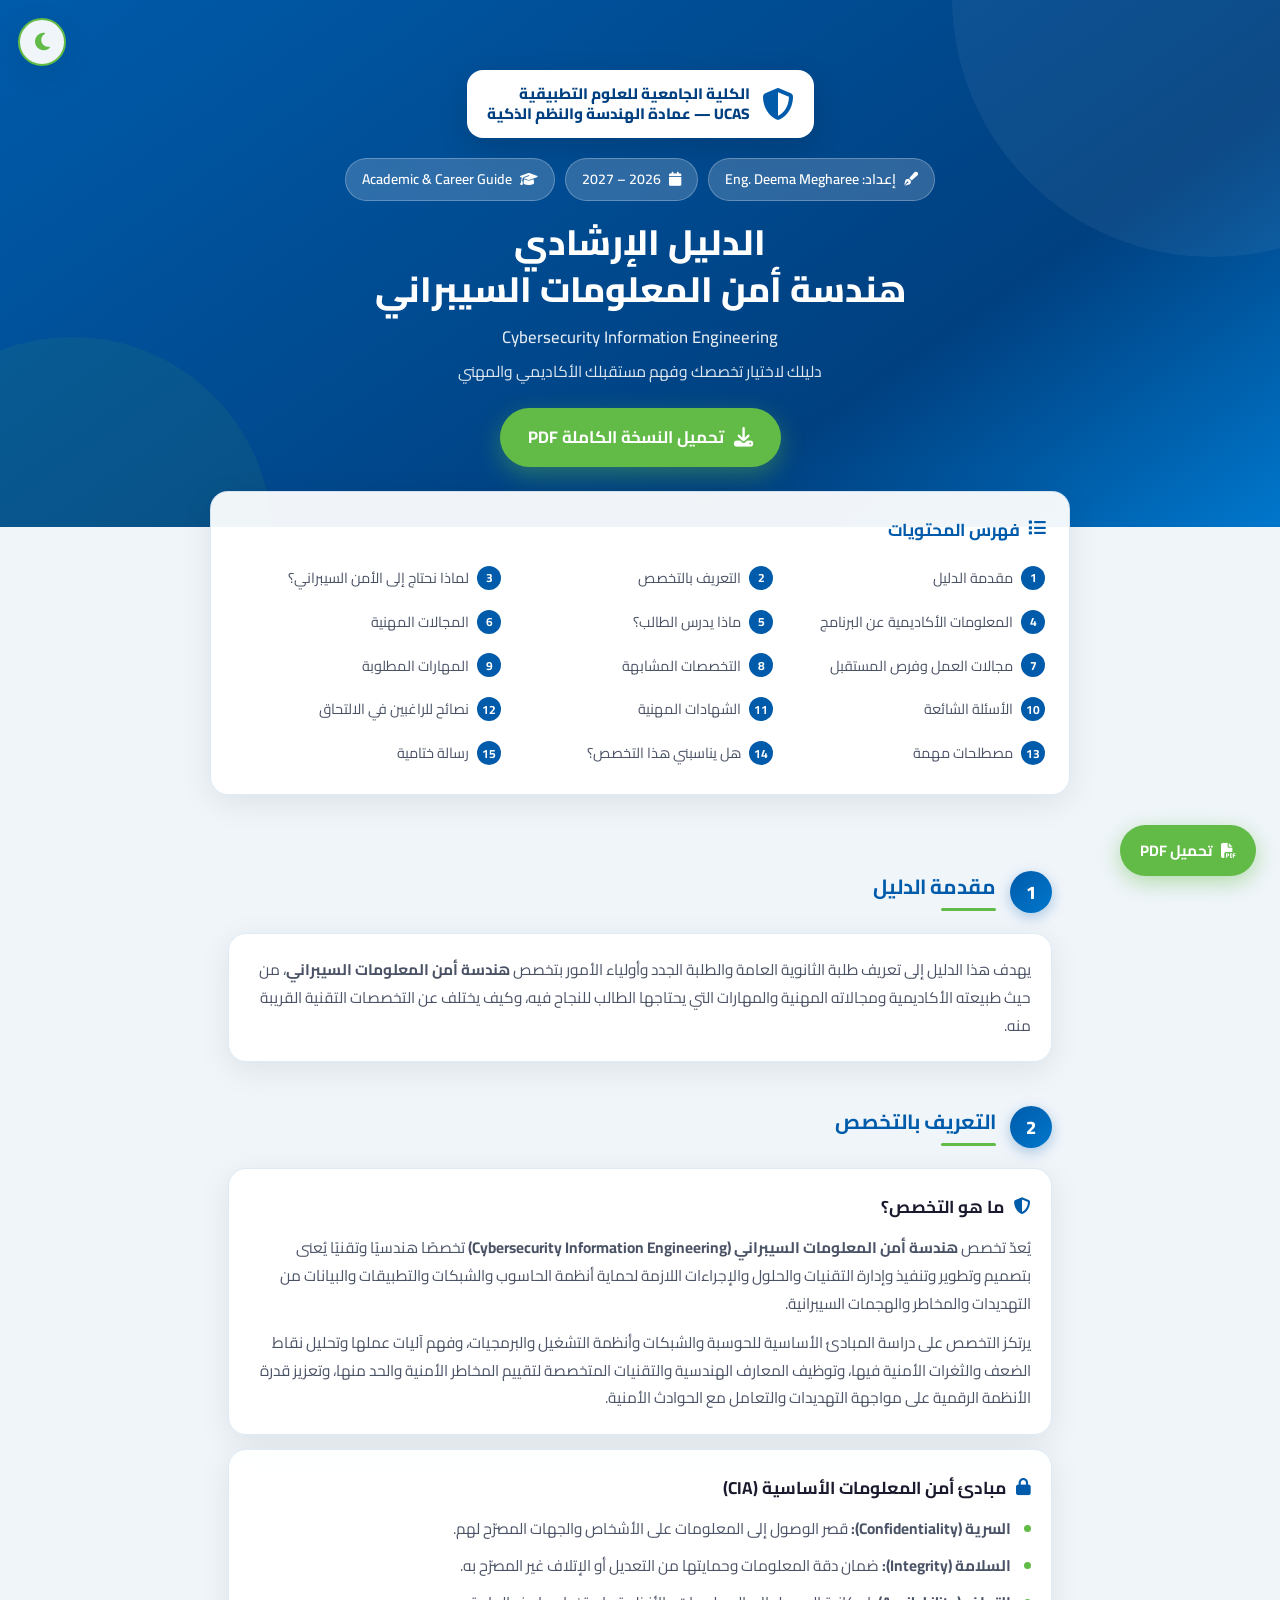
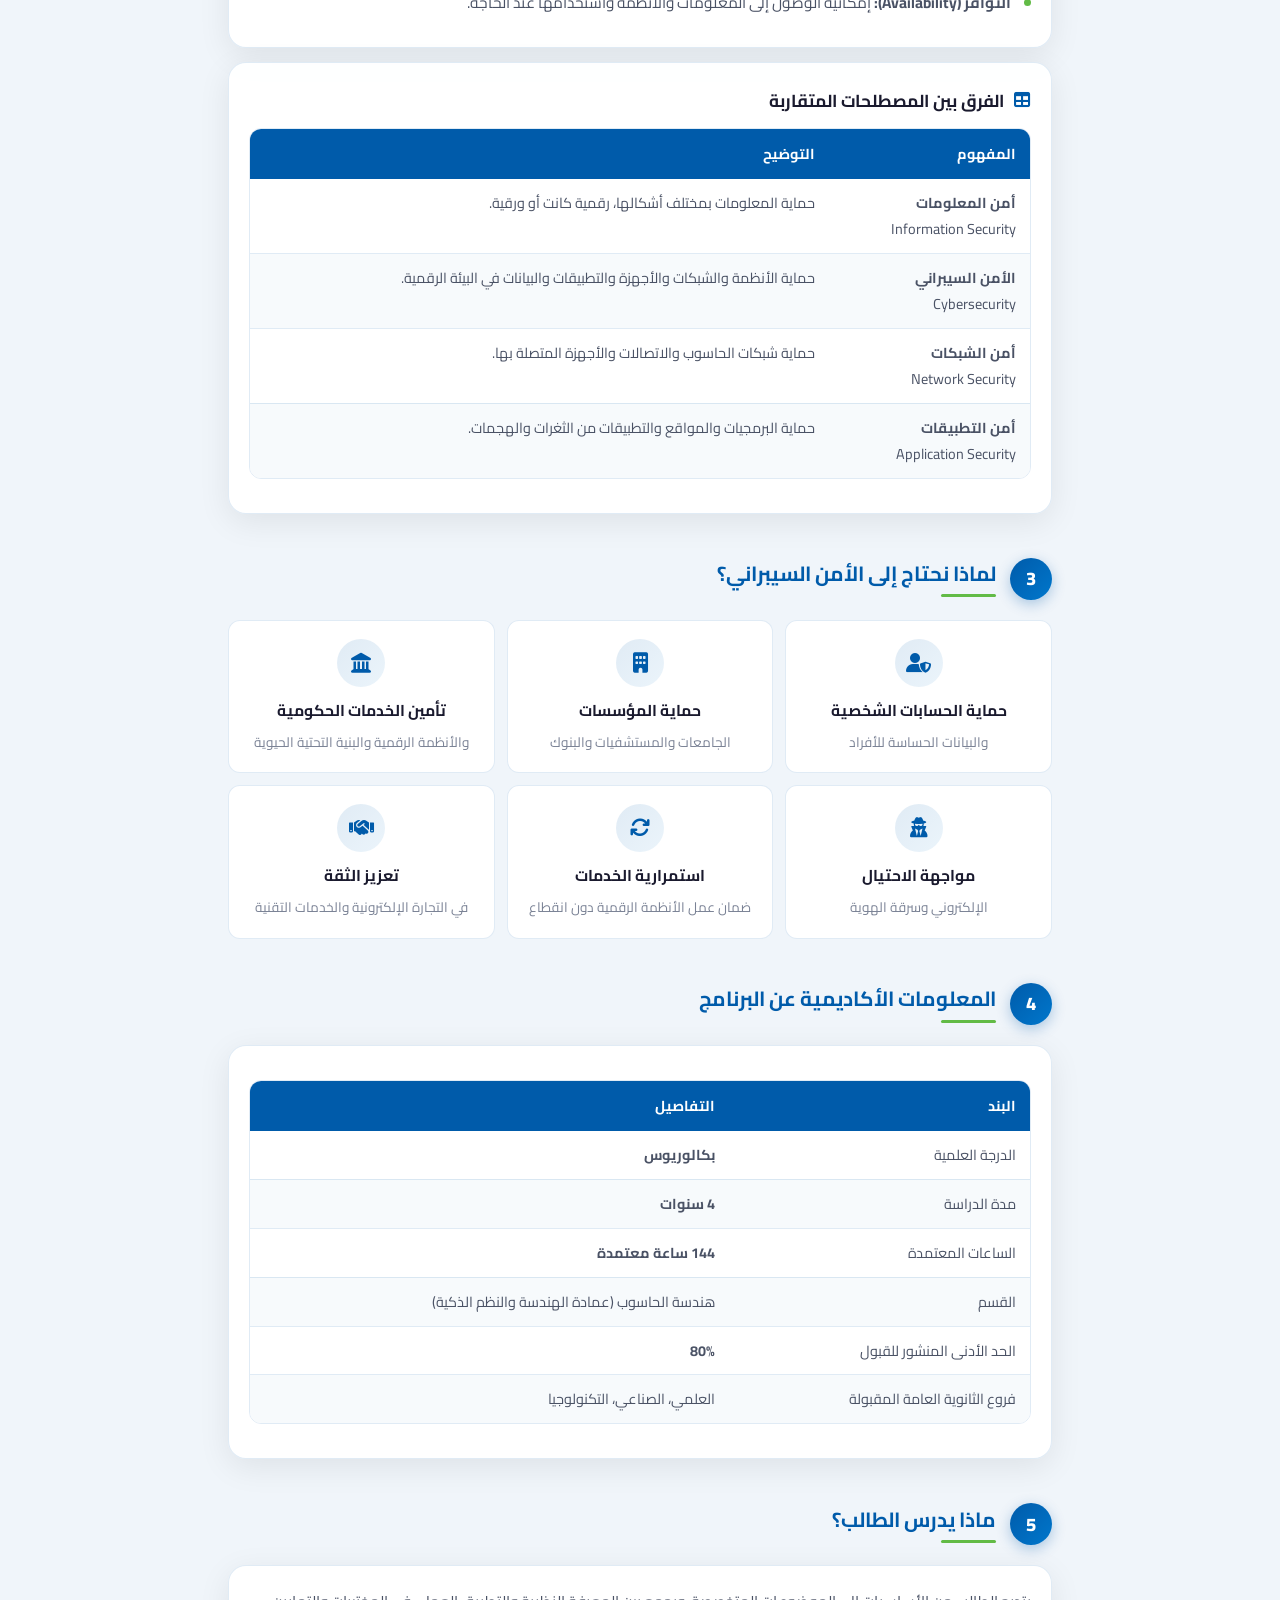
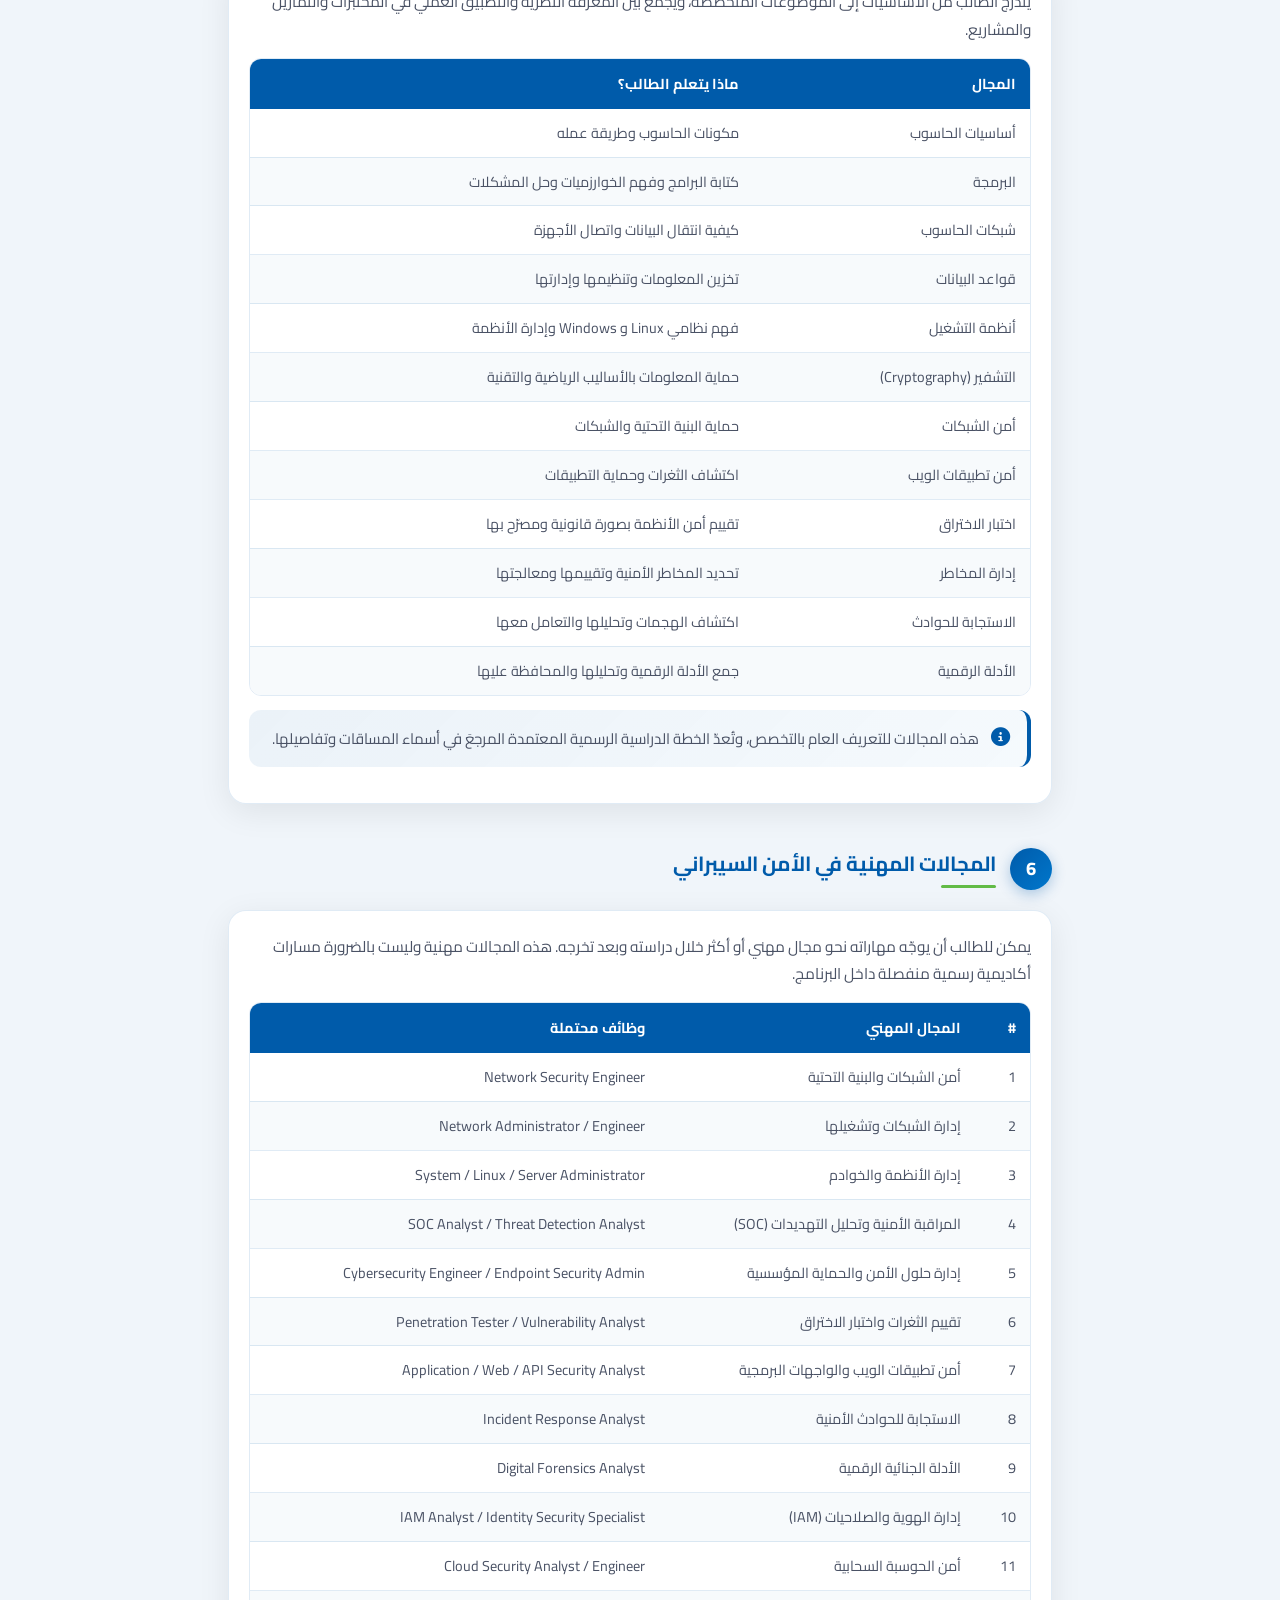
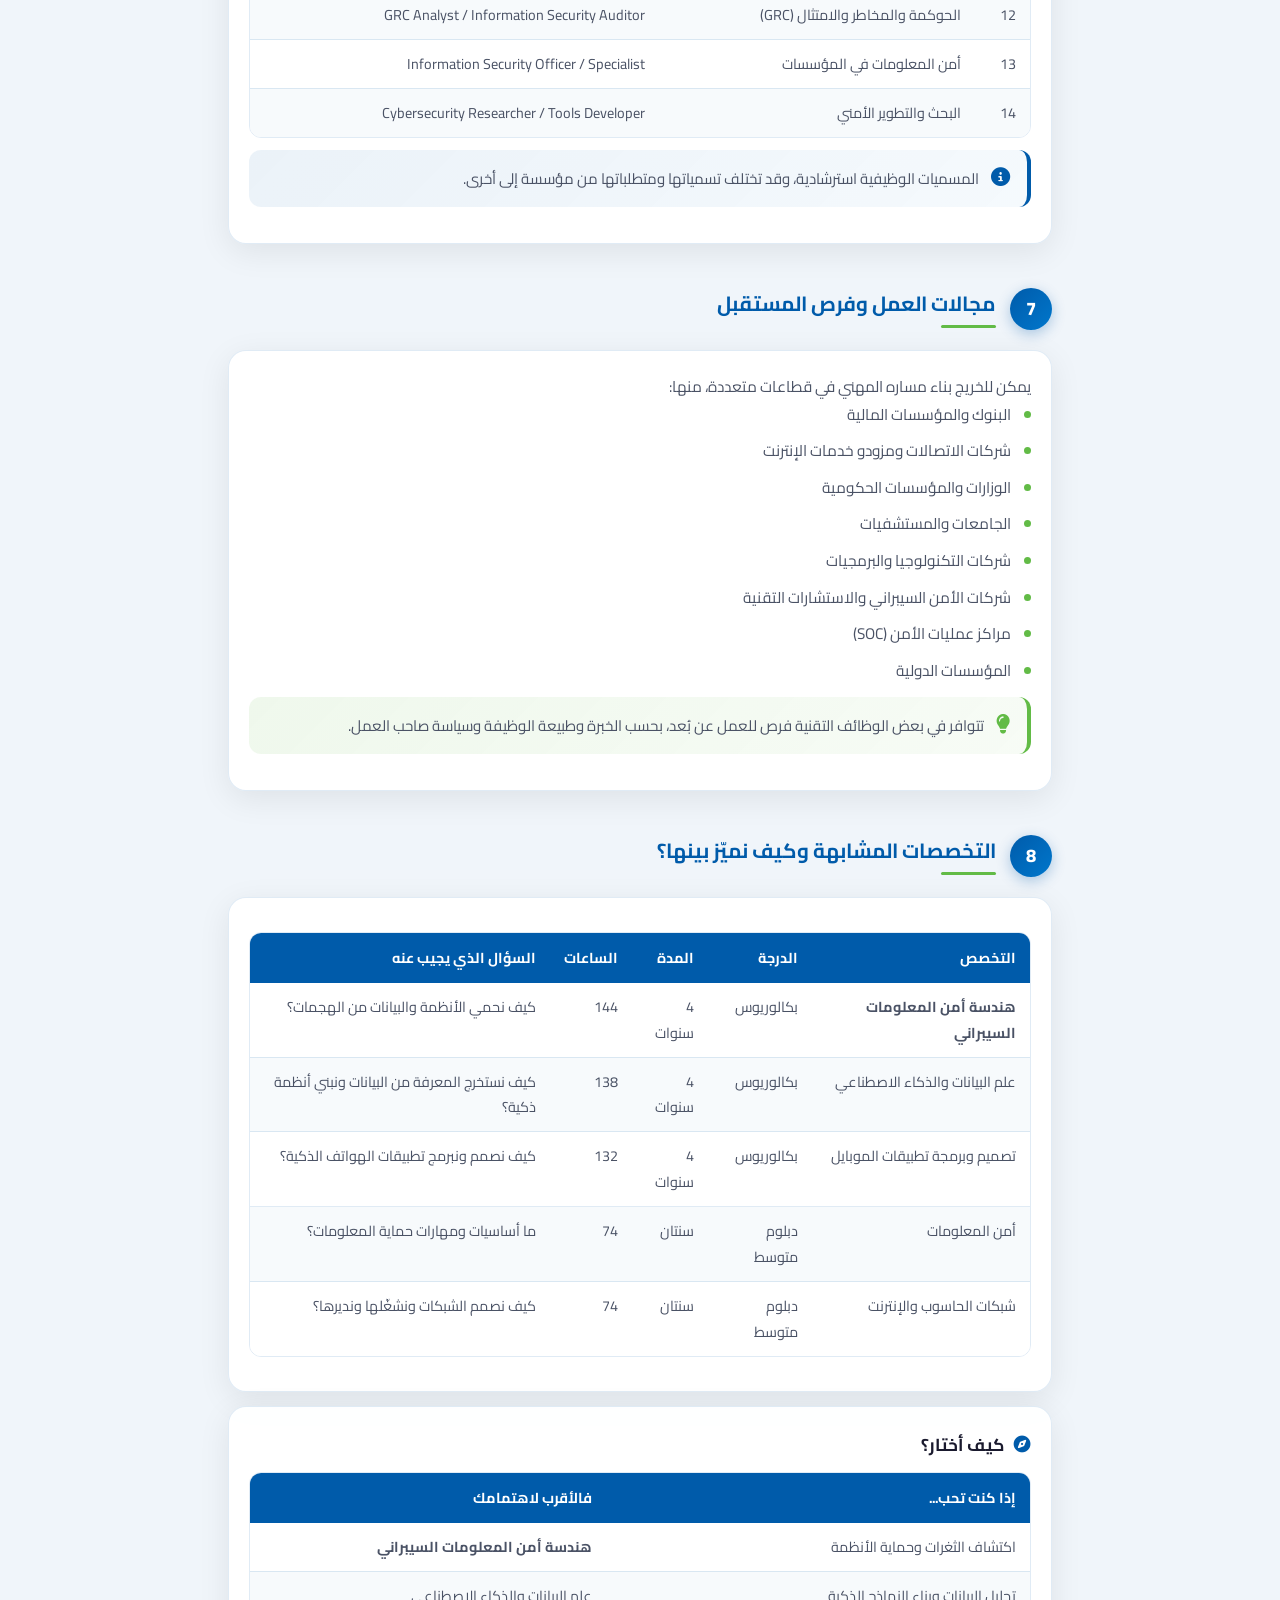
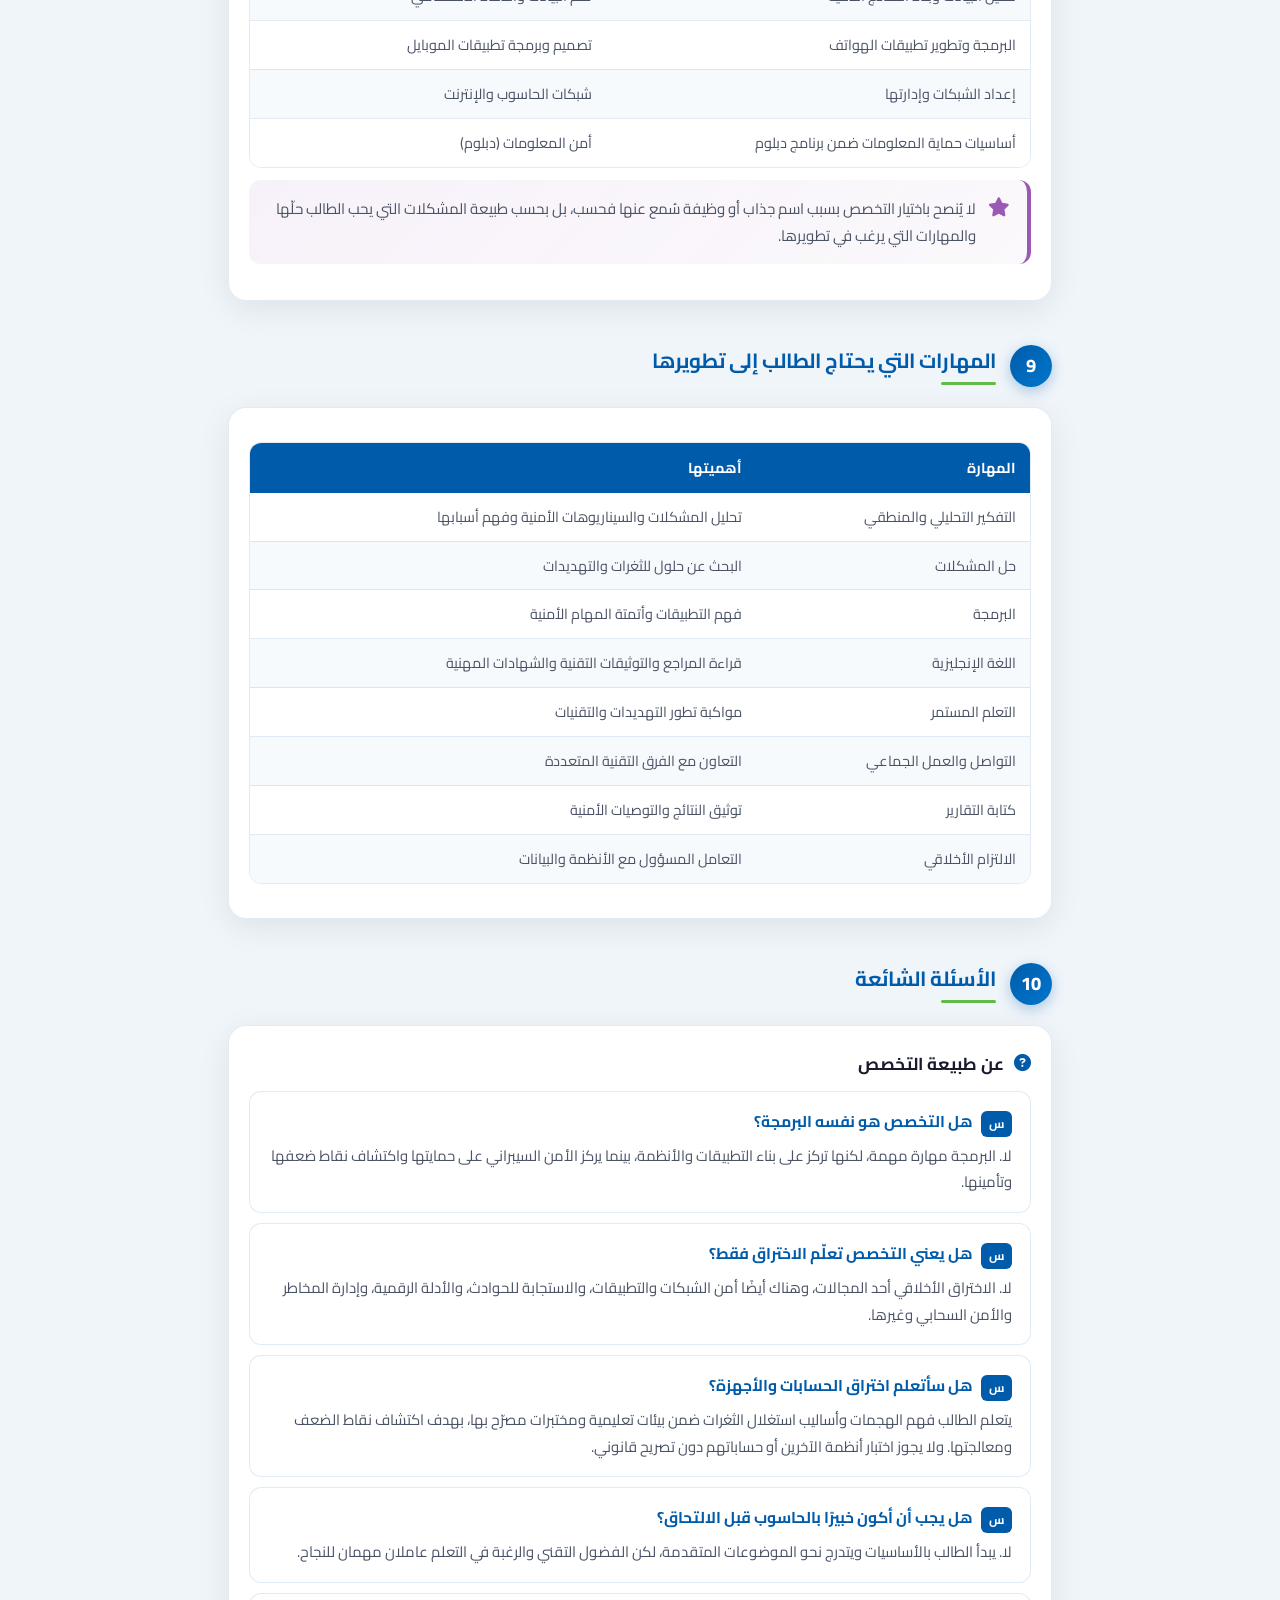
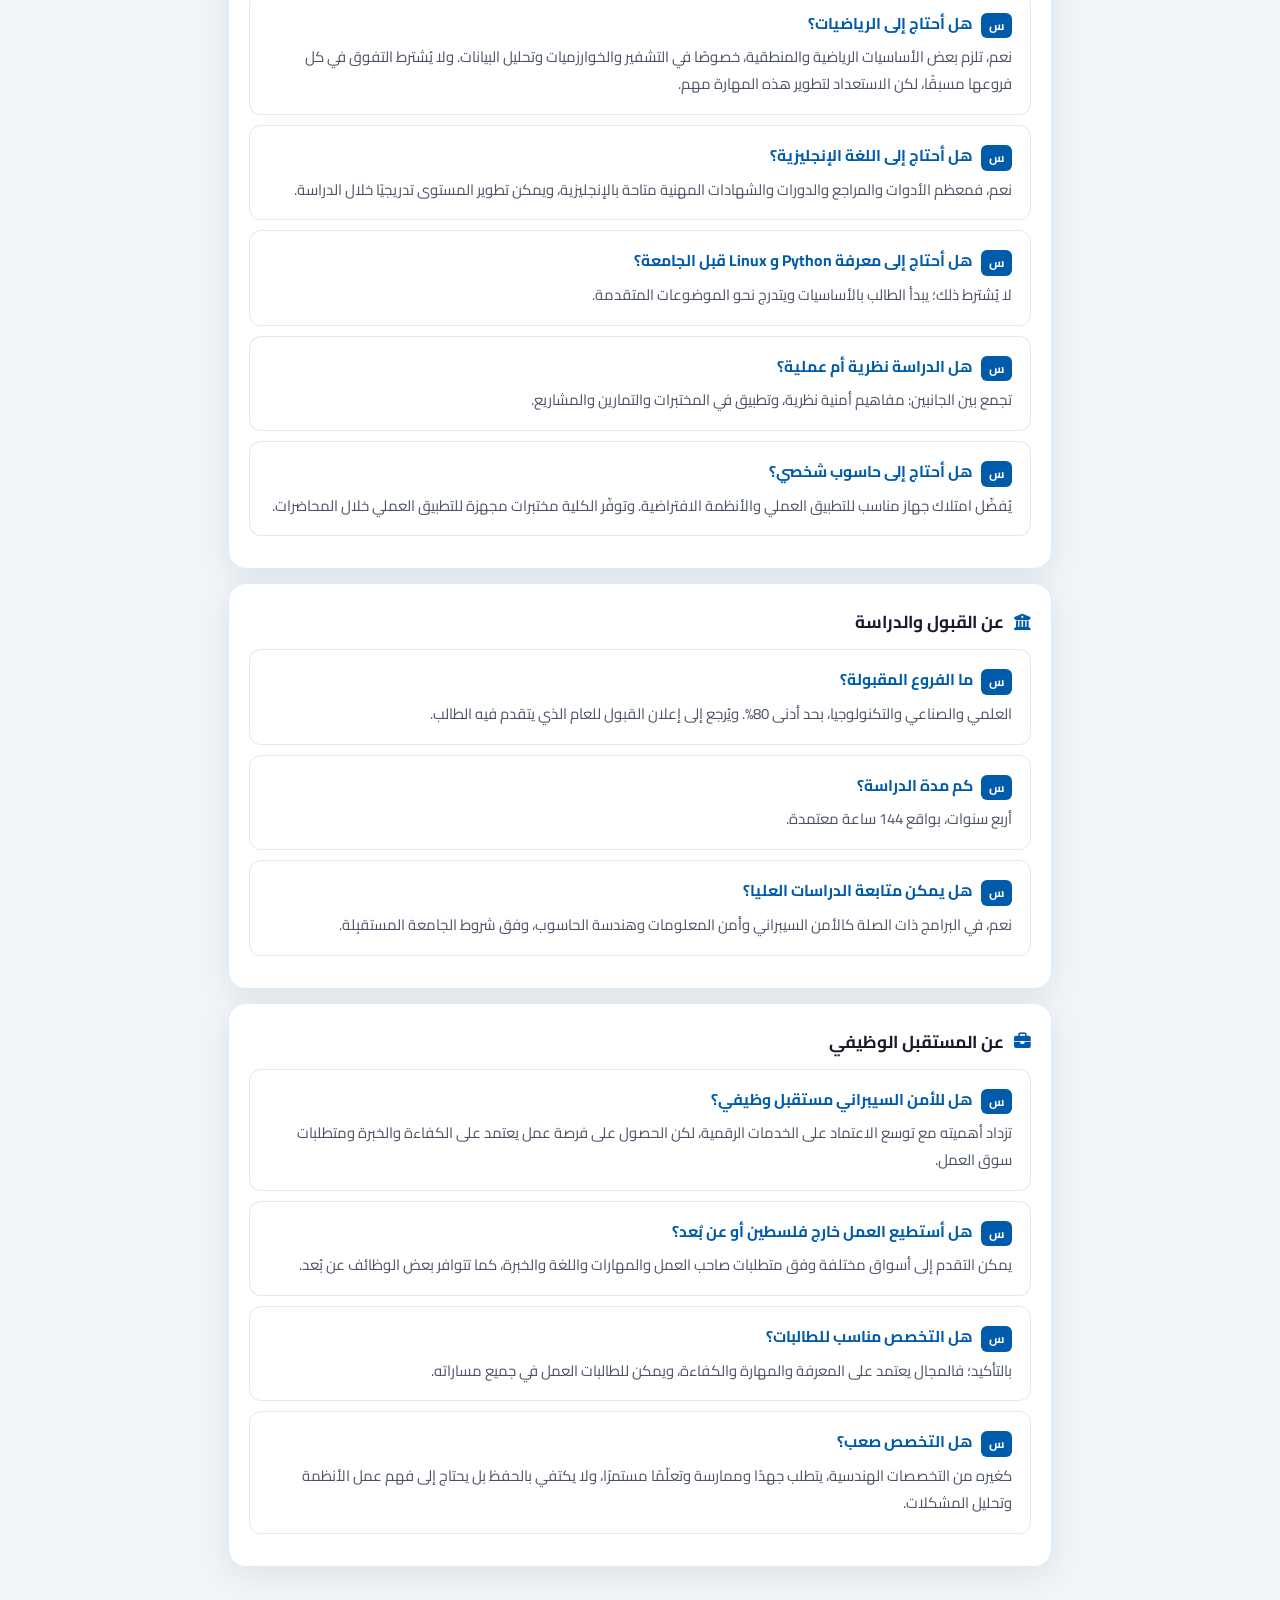
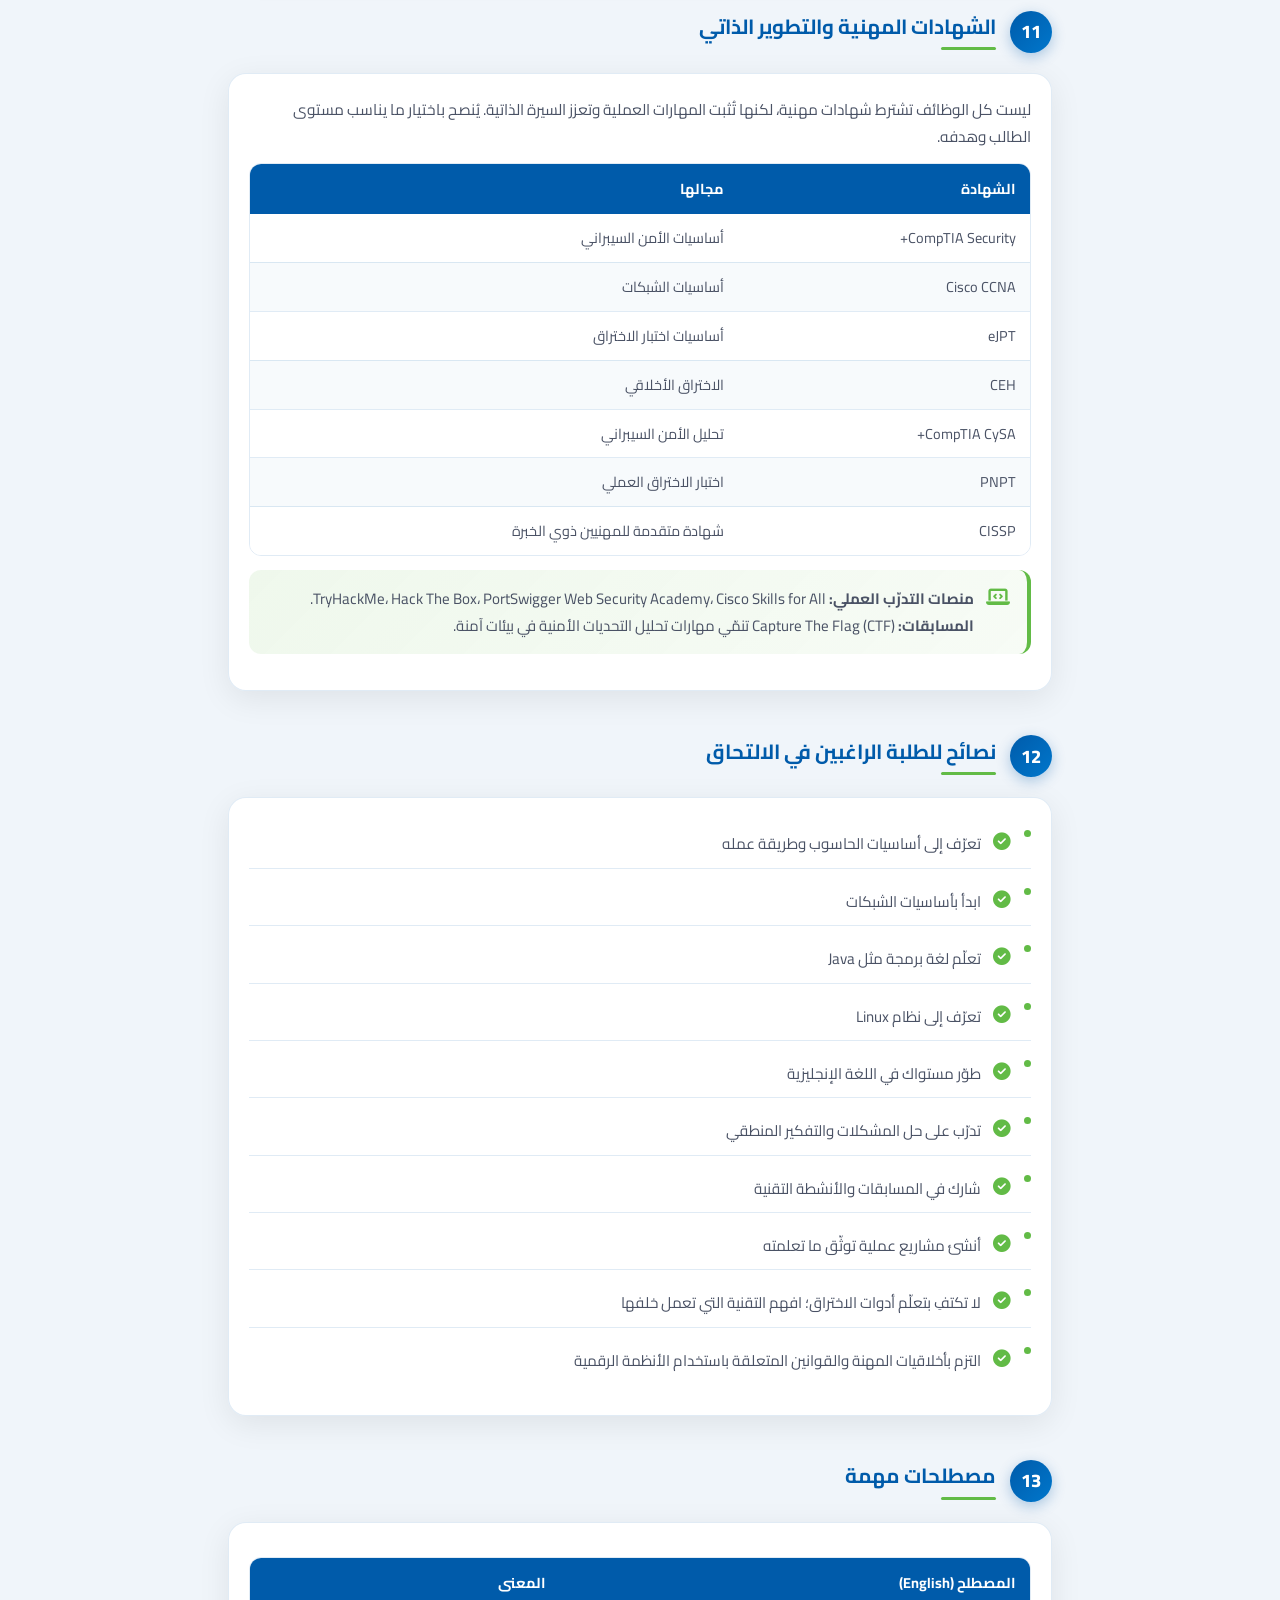
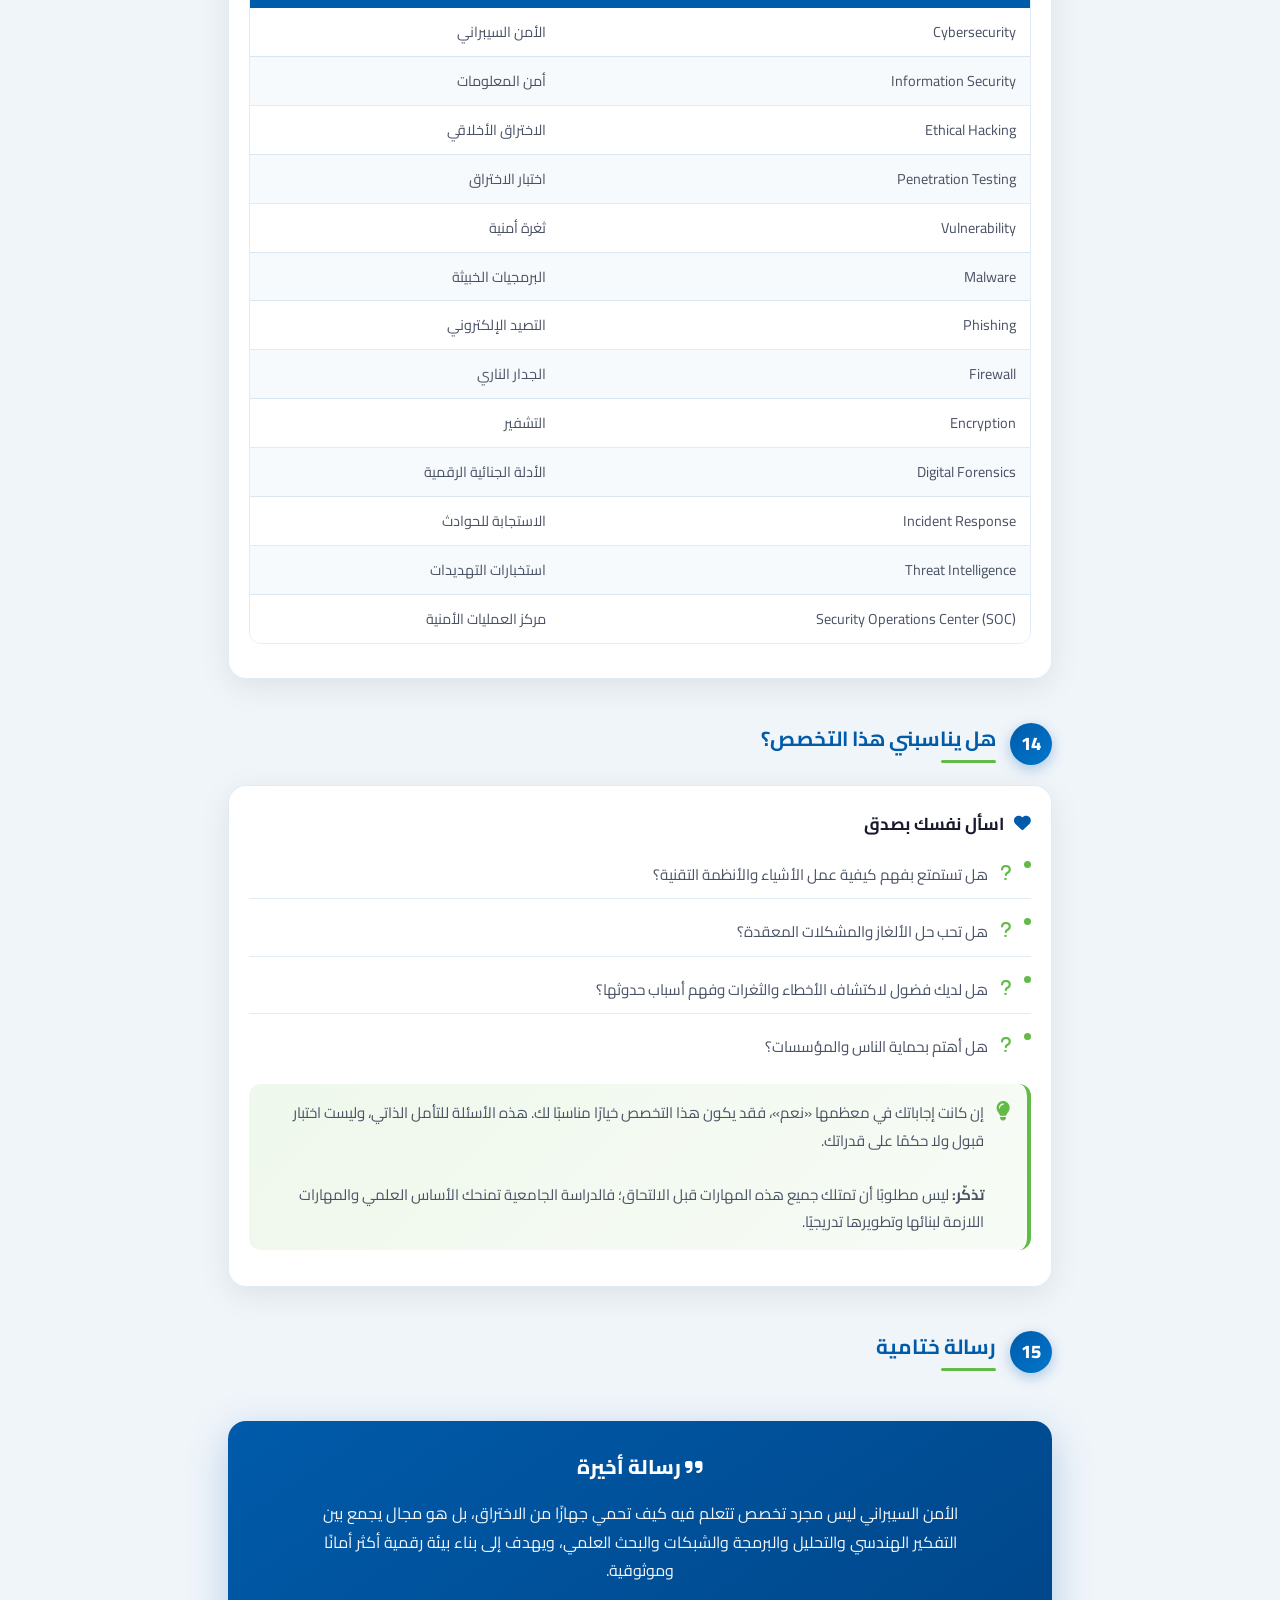
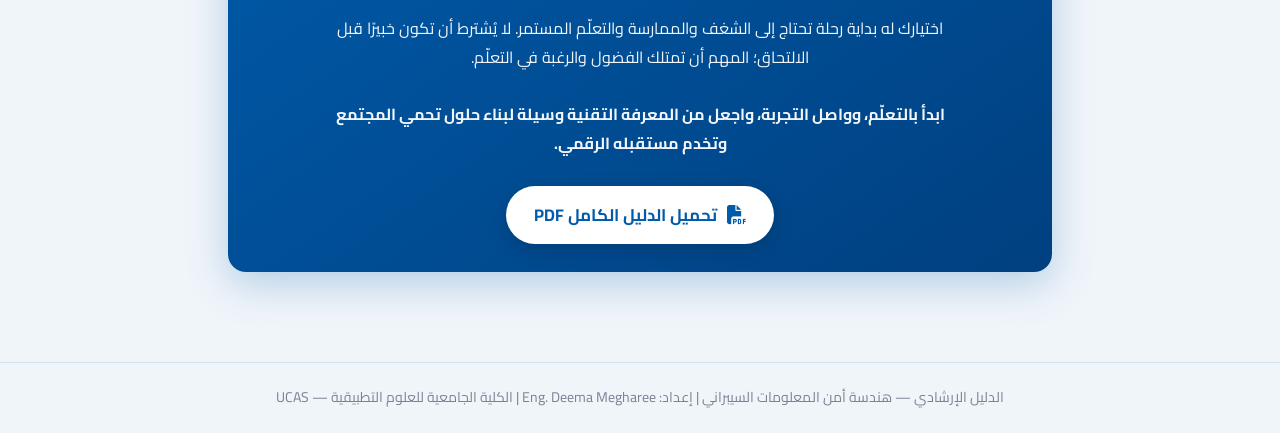
==== guide/cybersecurity-engineering-guide.html @ a068ae55 "changes on structure" ====
<!DOCTYPE html>
<html lang="ar" dir="rtl">

<head>
    <meta charset="UTF-8" />
    <meta name="viewport" content="width=device-width, initial-scale=1.0, maximum-scale=1.0, user-scalable=no" />
    <meta name="description" content="الدليل الإرشادي لتخصص هندسة أمن المعلومات السيبراني - الكلية الجامعية للعلوم التطبيقية UCAS" />
    <title>الدليل الإرشادي | هندسة أمن المعلومات السيبراني - UCAS</title>

    <link rel="preconnect" href="https://fonts.googleapis.com" />
    <link rel="preconnect" href="https://fonts.gstatic.com" crossorigin />
    <link href="https://fonts.googleapis.com/css2?family=Cairo:wght@300;400;600;700;800;900&display=swap" rel="stylesheet" />
    <link rel="stylesheet" href="https://cdnjs.cloudflare.com/ajax/libs/font-awesome/6.5.1/css/all.min.css" />

    <style>
        :root {
            --primary: #005baa;
            --primary-light: #0077cc;
            --primary-dark: #004080;
            --accent: #62bb46;
            --accent-light: #7bd45e;
            --accent-dark: #4a9a35;
            --bg: #f0f5fa;
            --card-bg: rgba(255, 255, 255, 0.94);
            --text: #1a1a2e;
            --text-light: #4a5265;
            --text-muted: #7a8295;
            --shadow: 0 8px 32px rgba(0, 0, 0, 0.08);
            --shadow-hover: 0 16px 48px rgba(0, 0, 0, 0.14);
            --radius: 18px;
            --radius-sm: 12px;
            --transition: 0.35s cubic-bezier(0.25, 0.8, 0.25, 1);
            --border-color: rgba(0, 91, 170, 0.12);
        }

        [data-theme="dark"] {
            --bg: #0a0e17;
            --card-bg: rgba(20, 30, 50, 0.95);
            --text: #e8e8e8;
            --text-light: #b0b0c0;
            --text-muted: #8888a0;
            --shadow: 0 8px 32px rgba(0, 0, 0, 0.5);
            --shadow-hover: 0 16px 48px rgba(0, 0, 0, 0.7);
            --border-color: rgba(255, 255, 255, 0.08);
        }

        * { margin: 0; padding: 0; box-sizing: border-box; }
        html { scroll-behavior: smooth; }

        body {
            font-family: 'Cairo', sans-serif;
            background: var(--bg);
            color: var(--text);
            line-height: 1.8;
            min-height: 100vh;
            display: flex;
            flex-direction: column;
            -webkit-tap-highlight-color: transparent;
            transition: background 0.4s ease, color 0.4s ease;
        }

        .scroll-progress {
            position: fixed; top: 0; left: 0; width: 0%; height: 4px;
            background: linear-gradient(90deg, var(--primary), var(--accent));
            z-index: 9998; transition: width 0.08s ease;
            box-shadow: 0 0 12px rgba(98, 187, 70, 0.4);
        }

        .dark-mode-toggle {
            position: fixed; top: 18px; left: 18px; width: 48px; height: 48px;
            border-radius: 50%; background: var(--card-bg); border: 2px solid var(--accent);
            color: var(--accent); font-size: 20px; cursor: pointer; z-index: 9999;
            display: flex; align-items: center; justify-content: center;
            transition: all 0.3s ease; box-shadow: var(--shadow);
            backdrop-filter: blur(12px); -webkit-backdrop-filter: blur(12px);
            outline: none;
        }
        .dark-mode-toggle:hover { transform: scale(1.1); background: var(--primary); color: #fff; border-color: var(--primary); }

        /* Cover */
        .guide-cover {
            background: linear-gradient(145deg, var(--primary) 0%, var(--primary-dark) 70%, var(--primary-light) 100%);
            color: #fff; padding: 70px 24px 60px; text-align: center;
            position: relative; overflow: hidden; min-height: 380px;
            display: flex; flex-direction: column; justify-content: center; align-items: center;
        }
        .guide-cover::before {
            content: ''; position: absolute; top: -50%; right: -15%;
            width: 520px; height: 520px; border-radius: 50%;
            background: rgba(255, 255, 255, 0.05);
        }
        .guide-cover::after {
            content: ''; position: absolute; bottom: -40%; left: -10%;
            width: 400px; height: 400px; border-radius: 50%;
            background: rgba(98, 187, 70, 0.08);
        }

        .logo-box {
            background: #fff; border-radius: 16px; padding: 14px 20px;
            box-shadow: 0 10px 30px rgba(0, 0, 0, 0.15);
            margin-bottom: 20px; position: relative; z-index: 2;
            display: inline-flex; align-items: center; gap: 12px;
        }
        .logo-box i { font-size: 32px; color: var(--primary); }
        .logo-box span { font-weight: 800; font-size: 0.95rem; color: var(--primary-dark); line-height: 1.3; text-align: right; }

        .badge-row {
            display: flex; flex-wrap: wrap; gap: 10px; justify-content: center;
            margin-bottom: 18px; position: relative; z-index: 2;
        }
        .badge {
            background: rgba(255, 255, 255, 0.18); backdrop-filter: blur(8px);
            border: 1px solid rgba(255, 255, 255, 0.25); color: #fff;
            padding: 8px 16px; border-radius: 50px; font-size: 0.88rem; font-weight: 600;
            display: inline-flex; align-items: center; gap: 8px;
        }

        .guide-cover h1 {
            font-size: clamp(1.5rem, 4.5vw, 2.2rem); font-weight: 800;
            margin-bottom: 8px; position: relative; z-index: 2; line-height: 1.35;
        }
        .guide-cover .en-title {
            font-size: 1.05rem; opacity: 0.9; font-weight: 500;
            margin-bottom: 6px; position: relative; z-index: 2;
        }
        .guide-cover .subtitle {
            font-size: 0.98rem; opacity: 0.88; font-weight: 400;
            position: relative; z-index: 2; max-width: 520px;
        }

        /* Download button in cover */
        .download-btn {
            display: inline-flex; align-items: center; gap: 10px;
            background: var(--accent); color: #fff; border: none;
            padding: 14px 28px; border-radius: 50px; font-family: 'Cairo', sans-serif;
            font-size: 1.05rem; font-weight: 700; cursor: pointer;
            margin-top: 22px; position: relative; z-index: 2;
            box-shadow: 0 8px 24px rgba(98, 187, 70, 0.4);
            transition: all 0.3s ease; text-decoration: none;
        }
        .download-btn:hover {
            background: var(--accent-dark); transform: translateY(-3px);
            box-shadow: 0 12px 32px rgba(98, 187, 70, 0.5);
        }
        .download-btn i { font-size: 1.2rem; }

        /* TOC */
        .toc {
            background: var(--card-bg); border-radius: var(--radius);
            padding: 22px 24px; margin: -36px auto 0; max-width: 860px;
            box-shadow: var(--shadow); border: 1px solid var(--border-color);
            position: relative; z-index: 5; width: calc(100% - 36px);
        }
        .toc h3 {
            font-size: 1.08rem; font-weight: 700; color: var(--primary);
            margin-bottom: 14px; display: flex; align-items: center; gap: 8px;
        }
        .toc-list {
            display: grid; grid-template-columns: repeat(auto-fit, minmax(240px, 1fr)); gap: 6px;
            list-style: none;
        }
        .toc-list a {
            color: var(--text-light); text-decoration: none; font-size: 0.9rem;
            display: flex; align-items: center; gap: 8px; padding: 6px 0;
            transition: color 0.2s;
        }
        .toc-list a:hover { color: var(--primary); }
        .toc-list a .num {
            background: var(--primary); color: #fff; width: 24px; height: 24px;
            border-radius: 50%; display: flex; align-items: center; justify-content: center;
            font-size: 0.75rem; font-weight: 700; flex-shrink: 0;
        }

        .container {
            max-width: 860px; margin: 0 auto; padding: 32px 18px 90px; flex: 1; width: 100%;
        }

        .section { margin-top: 44px; }
        .section-header {
            display: flex; align-items: center; gap: 14px; margin-bottom: 20px;
        }
        .section-number {
            width: 42px; height: 42px;
            background: linear-gradient(135deg, var(--primary), var(--primary-light));
            color: #fff; border-radius: 50%; display: flex; align-items: center; justify-content: center;
            font-weight: 800; font-size: 1.15rem; flex-shrink: 0;
            box-shadow: 0 4px 14px rgba(0, 91, 170, 0.3);
        }
        .section-header h2 {
            font-size: 1.28rem; font-weight: 700; color: var(--primary); line-height: 1.4;
        }
        .section-header h2 span {
            display: block; height: 3px; width: 55px; background: var(--accent);
            border-radius: 3px; margin-top: 6px;
        }

        .card {
            background: var(--card-bg); border-radius: var(--radius);
            padding: 22px 20px; margin-bottom: 14px;
            box-shadow: var(--shadow); border: 1px solid var(--border-color);
            transition: transform var(--transition), box-shadow var(--transition);
        }
        .card:hover { transform: translateY(-2px); box-shadow: var(--shadow-hover); }
        .card h3 {
            font-size: 1.08rem; font-weight: 700; color: var(--text);
            margin-bottom: 12px; display: flex; align-items: center; gap: 10px;
        }
        .card h3 i { color: var(--primary); font-size: 1.05rem; }
        .card p, .card li { color: var(--text-light); font-size: 0.96rem; }
        .card ul { list-style: none; padding: 0; }
        .card ul li {
            position: relative; padding-right: 20px; margin-bottom: 9px;
        }
        .card ul li::before {
            content: ''; position: absolute; right: 0; top: 10px;
            width: 7px; height: 7px; background: var(--accent); border-radius: 50%;
        }

        /* Tables */
        .table-wrap {
            overflow-x: auto; margin: 12px 0; border-radius: var(--radius-sm);
            border: 1px solid var(--border-color);
        }
        table {
            width: 100%; border-collapse: collapse; font-size: 0.9rem;
            background: var(--card-bg);
        }
        th {
            background: var(--primary); color: #fff; padding: 12px 14px;
            text-align: right; font-weight: 700; white-space: nowrap;
        }
        td {
            padding: 11px 14px; border-bottom: 1px solid var(--border-color);
            color: var(--text-light); vertical-align: top;
        }
        tr:last-child td { border-bottom: none; }
        tr:nth-child(even) td { background: rgba(0, 91, 170, 0.03); }
        [data-theme="dark"] tr:nth-child(even) td { background: rgba(255,255,255,0.03); }

        .tip-box, .note-box, .highlight-box {
            border-radius: var(--radius-sm); padding: 15px 17px; margin: 14px 0;
            display: flex; gap: 12px; align-items: flex-start;
        }
        .tip-box {
            background: linear-gradient(135deg, rgba(98, 187, 70, 0.1), rgba(98, 187, 70, 0.05));
            border-right: 4px solid var(--accent);
        }
        .tip-box i { color: var(--accent); font-size: 1.2rem; margin-top: 3px; flex-shrink: 0; }
        .note-box {
            background: linear-gradient(135deg, rgba(0, 91, 170, 0.08), rgba(0, 119, 204, 0.04));
            border-right: 4px solid var(--primary);
        }
        .note-box i { color: var(--primary); font-size: 1.2rem; margin-top: 3px; flex-shrink: 0; }
        .highlight-box {
            background: linear-gradient(135deg, rgba(155, 89, 182, 0.08), rgba(155, 89, 182, 0.04));
            border-right: 4px solid #9b59b6;
        }
        .highlight-box i { color: #9b59b6; font-size: 1.2rem; margin-top: 3px; flex-shrink: 0; }
        .tip-box p, .note-box p, .highlight-box p { margin: 0; color: var(--text-light); font-size: 0.94rem; }

        .faq-item {
            background: var(--card-bg); border-radius: var(--radius-sm);
            padding: 16px 18px; margin-bottom: 10px;
            border: 1px solid var(--border-color);
        }
        .faq-item h4 {
            font-size: 0.98rem; font-weight: 700; color: var(--primary);
            margin-bottom: 6px; display: flex; gap: 8px; align-items: flex-start;
        }
        .faq-item h4 span {
            background: var(--primary); color: #fff; font-size: 0.75rem;
            padding: 2px 8px; border-radius: 6px; flex-shrink: 0; margin-top: 3px;
        }
        .faq-item p { color: var(--text-light); font-size: 0.93rem; margin: 0; }

        .feature-grid {
            display: grid; grid-template-columns: repeat(auto-fit, minmax(220px, 1fr));
            gap: 12px; margin-top: 8px;
        }
        .feature-item {
            background: var(--card-bg); border-radius: var(--radius-sm);
            padding: 18px 14px; border: 1px solid var(--border-color);
            text-align: center; transition: transform var(--transition);
        }
        .feature-item:hover { transform: translateY(-3px); }
        .feature-item .icon {
            width: 48px; height: 48px;
            background: linear-gradient(135deg, rgba(0, 91, 170, 0.12), rgba(0, 119, 204, 0.08));
            color: var(--primary); border-radius: 50%;
            display: flex; align-items: center; justify-content: center;
            font-size: 1.25rem; margin: 0 auto 10px;
        }
        .feature-item h4 { font-size: 0.98rem; font-weight: 700; margin-bottom: 5px; }
        .feature-item p { font-size: 0.85rem; color: var(--text-muted); margin: 0; }

        .checklist {
            list-style: none; padding: 0;
        }
        .checklist li {
            display: flex; gap: 12px; align-items: flex-start;
            padding: 10px 0; border-bottom: 1px solid var(--border-color);
            color: var(--text-light); font-size: 0.95rem;
        }
        .checklist li:last-child { border-bottom: none; }
        .checklist li i {
            color: var(--accent); font-size: 1.1rem; margin-top: 3px; flex-shrink: 0;
        }

        .summary-box {
            background: linear-gradient(145deg, var(--primary) 0%, var(--primary-dark) 100%);
            color: #fff; border-radius: var(--radius); padding: 28px 24px;
            margin-top: 48px; box-shadow: 0 12px 40px rgba(0, 91, 170, 0.25);
            text-align: center;
        }
        .summary-box h2 {
            font-size: 1.25rem; font-weight: 800; margin-bottom: 14px;
        }
        .summary-box p {
            font-size: 1rem; opacity: 0.95; line-height: 1.8; max-width: 640px; margin: 0 auto 20px;
        }
        .summary-box .download-btn {
            margin-top: 8px; background: #fff; color: var(--primary);
            box-shadow: 0 6px 20px rgba(0,0,0,0.15);
        }
        .summary-box .download-btn:hover {
            background: var(--accent); color: #fff;
        }

        .back-to-top {
            position: fixed; bottom: 24px; left: 24px; width: 48px; height: 48px;
            background: var(--accent); color: #fff; border: none; border-radius: 50%;
            font-size: 1.2rem; cursor: pointer;
            box-shadow: 0 6px 20px rgba(98, 187, 70, 0.4);
            opacity: 0; visibility: hidden; transition: all 0.3s ease; z-index: 100;
            display: flex; align-items: center; justify-content: center;
        }
        .back-to-top.visible { opacity: 1; visibility: visible; }
        .back-to-top:hover { transform: translateY(-4px); background: var(--accent-dark); }

        /* Floating download */
        .float-download {
            position: fixed; bottom: 24px; right: 24px; z-index: 100;
            display: flex; align-items: center; gap: 8px;
            background: var(--accent); color: #fff; border: none;
            padding: 12px 20px; border-radius: 50px; font-family: 'Cairo', sans-serif;
            font-size: 0.95rem; font-weight: 700; cursor: pointer;
            box-shadow: 0 6px 22px rgba(98, 187, 70, 0.45);
            transition: all 0.3s ease; text-decoration: none;
        }
        .float-download:hover {
            background: var(--accent-dark); transform: translateY(-3px);
        }

        footer {
            text-align: center; padding: 22px 16px; color: var(--text-muted);
            font-size: 0.88rem; border-top: 1px solid var(--border-color); margin-top: auto;
        }

        @media (max-width: 600px) {
            .guide-cover { padding: 55px 16px 50px; min-height: 340px; }
            .toc { padding: 16px; }
            .toc-list { grid-template-columns: 1fr; }
            .section-header h2 { font-size: 1.12rem; }
            .card { padding: 16px 14px; }
            .feature-grid { grid-template-columns: 1fr; }
            .float-download span { display: none; }
            .float-download { padding: 14px; border-radius: 50%; }
        }
    </style>
</head>

<body>
    <div class="scroll-progress" id="scrollProgress"></div>

    <button class="dark-mode-toggle" id="darkToggle" aria-label="تبديل الوضع الليلي">
        <i class="fas fa-moon"></i>
    </button>

    <button class="back-to-top" id="backToTop" aria-label="العودة للأعلى">
        <i class="fas fa-arrow-up"></i>
    </button>

    <a class="float-download" href="الدليل_الإرشادي_هندسة_أمن_المعلومات_السيبراني_UCAS-2.pdf" download="الدليل_الإرشادي_هندسة_أمن_المعلومات_السيبراني_UCAS.pdf">
        <i class="fas fa-file-pdf"></i>
        <span>تحميل PDF</span>
    </a>

    <!-- Cover -->
    <header class="guide-cover">
        <div class="logo-box">
            <i class="fas fa-shield-halved"></i>
            <span>الكلية الجامعية للعلوم التطبيقية<br>UCAS — عمادة الهندسة والنظم الذكية</span>
        </div>

        <div class="badge-row">
            <span class="badge"><i class="fas fa-pen-fancy"></i> إعداد: Eng. Deema Megharee</span>
            <span class="badge"><i class="fas fa-calendar"></i> 2026 – 2027</span>
            <span class="badge"><i class="fas fa-graduation-cap"></i> Academic & Career Guide</span>
        </div>

        <h1>الدليل الإرشادي<br>هندسة أمن المعلومات السيبراني</h1>
        <p class="en-title">Cybersecurity Information Engineering</p>
        <p class="subtitle">دليلك لاختيار تخصصك وفهم مستقبلك الأكاديمي والمهني</p>

        <a class="download-btn" href="الدليل_الإرشادي_هندسة_أمن_المعلومات_السيبراني_UCAS-2.pdf" download="الدليل_الإرشادي_هندسة_أمن_المعلومات_السيبراني_UCAS.pdf">
            <i class="fas fa-download"></i>
            تحميل النسخة الكاملة PDF
        </a>
    </header>

    <!-- TOC -->
    <nav class="toc">
        <h3><i class="fas fa-list"></i> فهرس المحتويات</h3>
        <ul class="toc-list">
            <li><a href="#s1"><span class="num">1</span> مقدمة الدليل</a></li>
            <li><a href="#s2"><span class="num">2</span> التعريف بالتخصص</a></li>
            <li><a href="#s3"><span class="num">3</span> لماذا نحتاج إلى الأمن السيبراني؟</a></li>
            <li><a href="#s4"><span class="num">4</span> المعلومات الأكاديمية عن البرنامج</a></li>
            <li><a href="#s5"><span class="num">5</span> ماذا يدرس الطالب؟</a></li>
            <li><a href="#s6"><span class="num">6</span> المجالات المهنية</a></li>
            <li><a href="#s7"><span class="num">7</span> مجالات العمل وفرص المستقبل</a></li>
            <li><a href="#s8"><span class="num">8</span> التخصصات المشابهة</a></li>
            <li><a href="#s9"><span class="num">9</span> المهارات المطلوبة</a></li>
            <li><a href="#s10"><span class="num">10</span> الأسئلة الشائعة</a></li>
            <li><a href="#s11"><span class="num">11</span> الشهادات المهنية</a></li>
            <li><a href="#s12"><span class="num">12</span> نصائح للراغبين في الالتحاق</a></li>
            <li><a href="#s13"><span class="num">13</span> مصطلحات مهمة</a></li>
            <li><a href="#s14"><span class="num">14</span> هل يناسبني هذا التخصص؟</a></li>
            <li><a href="#s15"><span class="num">15</span> رسالة ختامية</a></li>
        </ul>
    </nav>

    <main class="container">

        <!-- 1 -->
        <section class="section" id="s1">
            <div class="section-header">
                <div class="section-number">1</div>
                <h2>مقدمة الدليل<span></span></h2>
            </div>
            <div class="card">
                <p>
                    يهدف هذا الدليل إلى تعريف طلبة الثانوية العامة والطلبة الجدد وأولياء الأمور بتخصص <strong>هندسة أمن المعلومات السيبراني</strong>، من حيث طبيعته الأكاديمية ومجالاته المهنية والمهارات التي يحتاجها الطالب للنجاح فيه، وكيف يختلف عن التخصصات التقنية القريبة منه.
                </p>
            </div>
        </section>

        <!-- 2 -->
        <section class="section" id="s2">
            <div class="section-header">
                <div class="section-number">2</div>
                <h2>التعريف بالتخصص<span></span></h2>
            </div>
            <div class="card">
                <h3><i class="fas fa-shield-halved"></i> ما هو التخصص؟</h3>
                <p>
                    يُعدّ تخصص <strong>هندسة أمن المعلومات السيبراني (Cybersecurity Information Engineering)</strong> تخصصًا هندسيًا وتقنيًا يُعنى بتصميم وتطوير وتنفيذ وإدارة التقنيات والحلول والإجراءات اللازمة لحماية أنظمة الحاسوب والشبكات والتطبيقات والبيانات من التهديدات والمخاطر والهجمات السيبرانية.
                </p>
                <p style="margin-top: 12px;">
                    يرتكز التخصص على دراسة المبادئ الأساسية للحوسبة والشبكات وأنظمة التشغيل والبرمجيات، وفهم آليات عملها وتحليل نقاط الضعف والثغرات الأمنية فيها، وتوظيف المعارف الهندسية والتقنيات المتخصصة لتقييم المخاطر الأمنية والحد منها، وتعزيز قدرة الأنظمة الرقمية على مواجهة التهديدات والتعامل مع الحوادث الأمنية.
                </p>
            </div>

            <div class="card">
                <h3><i class="fas fa-lock"></i> مبادئ أمن المعلومات الأساسية (CIA)</h3>
                <ul>
                    <li><strong>السرية (Confidentiality):</strong> قصر الوصول إلى المعلومات على الأشخاص والجهات المصرّح لهم.</li>
                    <li><strong>السلامة (Integrity):</strong> ضمان دقة المعلومات وحمايتها من التعديل أو الإتلاف غير المصرّح به.</li>
                    <li><strong>التوافر (Availability):</strong> إمكانية الوصول إلى المعلومات والأنظمة واستخدامها عند الحاجة.</li>
                </ul>
            </div>

            <div class="card">
                <h3><i class="fas fa-table"></i> الفرق بين المصطلحات المتقاربة</h3>
                <div class="table-wrap">
                    <table>
                        <thead>
                            <tr>
                                <th>المفهوم</th>
                                <th>التوضيح</th>
                            </tr>
                        </thead>
                        <tbody>
                            <tr>
                                <td><strong>أمن المعلومات</strong><br>Information Security</td>
                                <td>حماية المعلومات بمختلف أشكالها، رقمية كانت أو ورقية.</td>
                            </tr>
                            <tr>
                                <td><strong>الأمن السيبراني</strong><br>Cybersecurity</td>
                                <td>حماية الأنظمة والشبكات والأجهزة والتطبيقات والبيانات في البيئة الرقمية.</td>
                            </tr>
                            <tr>
                                <td><strong>أمن الشبكات</strong><br>Network Security</td>
                                <td>حماية شبكات الحاسوب والاتصالات والأجهزة المتصلة بها.</td>
                            </tr>
                            <tr>
                                <td><strong>أمن التطبيقات</strong><br>Application Security</td>
                                <td>حماية البرمجيات والمواقع والتطبيقات من الثغرات والهجمات.</td>
                            </tr>
                        </tbody>
                    </table>
                </div>
            </div>
        </section>

        <!-- 3 -->
        <section class="section" id="s3">
            <div class="section-header">
                <div class="section-number">3</div>
                <h2>لماذا نحتاج إلى الأمن السيبراني؟<span></span></h2>
            </div>
            <div class="feature-grid">
                <div class="feature-item">
                    <div class="icon"><i class="fas fa-user-shield"></i></div>
                    <h4>حماية الحسابات الشخصية</h4>
                    <p>والبيانات الحساسة للأفراد</p>
                </div>
                <div class="feature-item">
                    <div class="icon"><i class="fas fa-building"></i></div>
                    <h4>حماية المؤسسات</h4>
                    <p>الجامعات والمستشفيات والبنوك</p>
                </div>
                <div class="feature-item">
                    <div class="icon"><i class="fas fa-landmark"></i></div>
                    <h4>تأمين الخدمات الحكومية</h4>
                    <p>والأنظمة الرقمية والبنية التحتية الحيوية</p>
                </div>
                <div class="feature-item">
                    <div class="icon"><i class="fas fa-user-secret"></i></div>
                    <h4>مواجهة الاحتيال</h4>
                    <p>الإلكتروني وسرقة الهوية</p>
                </div>
                <div class="feature-item">
                    <div class="icon"><i class="fas fa-sync"></i></div>
                    <h4>استمرارية الخدمات</h4>
                    <p>ضمان عمل الأنظمة الرقمية دون انقطاع</p>
                </div>
                <div class="feature-item">
                    <div class="icon"><i class="fas fa-handshake"></i></div>
                    <h4>تعزيز الثقة</h4>
                    <p>في التجارة الإلكترونية والخدمات التقنية</p>
                </div>
            </div>
        </section>

        <!-- 4 -->
        <section class="section" id="s4">
            <div class="section-header">
                <div class="section-number">4</div>
                <h2>المعلومات الأكاديمية عن البرنامج<span></span></h2>
            </div>
            <div class="card">
                <div class="table-wrap">
                    <table>
                        <thead>
                            <tr>
                                <th>البند</th>
                                <th>التفاصيل</th>
                            </tr>
                        </thead>
                        <tbody>
                            <tr>
                                <td>الدرجة العلمية</td>
                                <td><strong>بكالوريوس</strong></td>
                            </tr>
                            <tr>
                                <td>مدة الدراسة</td>
                                <td><strong>4 سنوات</strong></td>
                            </tr>
                            <tr>
                                <td>الساعات المعتمدة</td>
                                <td><strong>144 ساعة معتمدة</strong></td>
                            </tr>
                            <tr>
                                <td>القسم</td>
                                <td>هندسة الحاسوب (عمادة الهندسة والنظم الذكية)</td>
                            </tr>
                            <tr>
                                <td>الحد الأدنى المنشور للقبول</td>
                                <td><strong>80%</strong></td>
                            </tr>
                            <tr>
                                <td>فروع الثانوية العامة المقبولة</td>
                                <td>العلمي، الصناعي، التكنولوجيا</td>
                            </tr>
                        </tbody>
                    </table>
                </div>
            </div>
        </section>

        <!-- 5 -->
        <section class="section" id="s5">
            <div class="section-header">
                <div class="section-number">5</div>
                <h2>ماذا يدرس الطالب؟<span></span></h2>
            </div>
            <div class="card">
                <p style="margin-bottom: 14px;">
                    يتدرج الطالب من الأساسيات إلى الموضوعات المتخصصة، ويجمع بين المعرفة النظرية والتطبيق العملي في المختبرات والتمارين والمشاريع.
                </p>
                <div class="table-wrap">
                    <table>
                        <thead>
                            <tr>
                                <th>المجال</th>
                                <th>ماذا يتعلم الطالب؟</th>
                            </tr>
                        </thead>
                        <tbody>
                            <tr><td>أساسيات الحاسوب</td><td>مكونات الحاسوب وطريقة عمله</td></tr>
                            <tr><td>البرمجة</td><td>كتابة البرامج وفهم الخوارزميات وحل المشكلات</td></tr>
                            <tr><td>شبكات الحاسوب</td><td>كيفية انتقال البيانات واتصال الأجهزة</td></tr>
                            <tr><td>قواعد البيانات</td><td>تخزين المعلومات وتنظيمها وإدارتها</td></tr>
                            <tr><td>أنظمة التشغيل</td><td>فهم نظامي Linux و Windows وإدارة الأنظمة</td></tr>
                            <tr><td>التشفير (Cryptography)</td><td>حماية المعلومات بالأساليب الرياضية والتقنية</td></tr>
                            <tr><td>أمن الشبكات</td><td>حماية البنية التحتية والشبكات</td></tr>
                            <tr><td>أمن تطبيقات الويب</td><td>اكتشاف الثغرات وحماية التطبيقات</td></tr>
                            <tr><td>اختبار الاختراق</td><td>تقييم أمن الأنظمة بصورة قانونية ومصرّح بها</td></tr>
                            <tr><td>إدارة المخاطر</td><td>تحديد المخاطر الأمنية وتقييمها ومعالجتها</td></tr>
                            <tr><td>الاستجابة للحوادث</td><td>اكتشاف الهجمات وتحليلها والتعامل معها</td></tr>
                            <tr><td>الأدلة الرقمية</td><td>جمع الأدلة الرقمية وتحليلها والمحافظة عليها</td></tr>
                        </tbody>
                    </table>
                </div>
                <div class="note-box" style="margin-top: 14px;">
                    <i class="fas fa-info-circle"></i>
                    <p>هذه المجالات للتعريف العام بالتخصص، وتُعدّ الخطة الدراسية الرسمية المعتمدة المرجعَ في أسماء المساقات وتفاصيلها.</p>
                </div>
            </div>
        </section>

        <!-- 6 -->
        <section class="section" id="s6">
            <div class="section-header">
                <div class="section-number">6</div>
                <h2>المجالات المهنية في الأمن السيبراني<span></span></h2>
            </div>
            <div class="card">
                <p style="margin-bottom: 14px;">
                    يمكن للطالب أن يوجّه مهاراته نحو مجال مهني أو أكثر خلال دراسته وبعد تخرجه. هذه المجالات مهنية وليست بالضرورة مسارات أكاديمية رسمية منفصلة داخل البرنامج.
                </p>
                <div class="table-wrap">
                    <table>
                        <thead>
                            <tr>
                                <th>#</th>
                                <th>المجال المهني</th>
                                <th>وظائف محتملة</th>
                            </tr>
                        </thead>
                        <tbody>
                            <tr><td>1</td><td>أمن الشبكات والبنية التحتية</td><td>Network Security Engineer</td></tr>
                            <tr><td>2</td><td>إدارة الشبكات وتشغيلها</td><td>Network Administrator / Engineer</td></tr>
                            <tr><td>3</td><td>إدارة الأنظمة والخوادم</td><td>System / Linux / Server Administrator</td></tr>
                            <tr><td>4</td><td>المراقبة الأمنية وتحليل التهديدات (SOC)</td><td>SOC Analyst / Threat Detection Analyst</td></tr>
                            <tr><td>5</td><td>إدارة حلول الأمن والحماية المؤسسية</td><td>Cybersecurity Engineer / Endpoint Security Admin</td></tr>
                            <tr><td>6</td><td>تقييم الثغرات واختبار الاختراق</td><td>Penetration Tester / Vulnerability Analyst</td></tr>
                            <tr><td>7</td><td>أمن تطبيقات الويب والواجهات البرمجية</td><td>Application / Web / API Security Analyst</td></tr>
                            <tr><td>8</td><td>الاستجابة للحوادث الأمنية</td><td>Incident Response Analyst</td></tr>
                            <tr><td>9</td><td>الأدلة الجنائية الرقمية</td><td>Digital Forensics Analyst</td></tr>
                            <tr><td>10</td><td>إدارة الهوية والصلاحيات (IAM)</td><td>IAM Analyst / Identity Security Specialist</td></tr>
                            <tr><td>11</td><td>أمن الحوسبة السحابية</td><td>Cloud Security Analyst / Engineer</td></tr>
                            <tr><td>12</td><td>الحوكمة والمخاطر والامتثال (GRC)</td><td>GRC Analyst / Information Security Auditor</td></tr>
                            <tr><td>13</td><td>أمن المعلومات في المؤسسات</td><td>Information Security Officer / Specialist</td></tr>
                            <tr><td>14</td><td>البحث والتطوير الأمني</td><td>Cybersecurity Researcher / Tools Developer</td></tr>
                        </tbody>
                    </table>
                </div>
                <div class="note-box" style="margin-top: 12px;">
                    <i class="fas fa-info-circle"></i>
                    <p>المسميات الوظيفية استرشادية، وقد تختلف تسمياتها ومتطلباتها من مؤسسة إلى أخرى.</p>
                </div>
            </div>
        </section>

        <!-- 7 -->
        <section class="section" id="s7">
            <div class="section-header">
                <div class="section-number">7</div>
                <h2>مجالات العمل وفرص المستقبل<span></span></h2>
            </div>
            <div class="card">
                <p>يمكن للخريج بناء مساره المهني في قطاعات متعددة، منها:</p>
                <ul>
                    <li>البنوك والمؤسسات المالية</li>
                    <li>شركات الاتصالات ومزودو خدمات الإنترنت</li>
                    <li>الوزارات والمؤسسات الحكومية</li>
                    <li>الجامعات والمستشفيات</li>
                    <li>شركات التكنولوجيا والبرمجيات</li>
                    <li>شركات الأمن السيبراني والاستشارات التقنية</li>
                    <li>مراكز عمليات الأمن (SOC)</li>
                    <li>المؤسسات الدولية</li>
                </ul>
                <div class="tip-box" style="margin-top: 12px;">
                    <i class="fas fa-lightbulb"></i>
                    <p>تتوافر في بعض الوظائف التقنية فرص للعمل عن بُعد، بحسب الخبرة وطبيعة الوظيفة وسياسة صاحب العمل.</p>
                </div>
            </div>
        </section>

        <!-- 8 -->
        <section class="section" id="s8">
            <div class="section-header">
                <div class="section-number">8</div>
                <h2>التخصصات المشابهة وكيف نميّز بينها؟<span></span></h2>
            </div>
            <div class="card">
                <div class="table-wrap">
                    <table>
                        <thead>
                            <tr>
                                <th>التخصص</th>
                                <th>الدرجة</th>
                                <th>المدة</th>
                                <th>الساعات</th>
                                <th>السؤال الذي يجيب عنه</th>
                            </tr>
                        </thead>
                        <tbody>
                            <tr>
                                <td><strong>هندسة أمن المعلومات السيبراني</strong></td>
                                <td>بكالوريوس</td>
                                <td>4 سنوات</td>
                                <td>144</td>
                                <td>كيف نحمي الأنظمة والبيانات من الهجمات؟</td>
                            </tr>
                            <tr>
                                <td>علم البيانات والذكاء الاصطناعي</td>
                                <td>بكالوريوس</td>
                                <td>4 سنوات</td>
                                <td>138</td>
                                <td>كيف نستخرج المعرفة من البيانات ونبني أنظمة ذكية؟</td>
                            </tr>
                            <tr>
                                <td>تصميم وبرمجة تطبيقات الموبايل</td>
                                <td>بكالوريوس</td>
                                <td>4 سنوات</td>
                                <td>132</td>
                                <td>كيف نصمم ونبرمج تطبيقات الهواتف الذكية؟</td>
                            </tr>
                            <tr>
                                <td>أمن المعلومات</td>
                                <td>دبلوم متوسط</td>
                                <td>سنتان</td>
                                <td>74</td>
                                <td>ما أساسيات ومهارات حماية المعلومات؟</td>
                            </tr>
                            <tr>
                                <td>شبكات الحاسوب والإنترنت</td>
                                <td>دبلوم متوسط</td>
                                <td>سنتان</td>
                                <td>74</td>
                                <td>كيف نصمم الشبكات ونشغّلها ونديرها؟</td>
                            </tr>
                        </tbody>
                    </table>
                </div>
            </div>

            <div class="card">
                <h3><i class="fas fa-compass"></i> كيف أختار؟</h3>
                <div class="table-wrap">
                    <table>
                        <thead>
                            <tr>
                                <th>إذا كنت تحب...</th>
                                <th>فالأقرب لاهتمامك</th>
                            </tr>
                        </thead>
                        <tbody>
                            <tr><td>اكتشاف الثغرات وحماية الأنظمة</td><td><strong>هندسة أمن المعلومات السيبراني</strong></td></tr>
                            <tr><td>تحليل البيانات وبناء النماذج الذكية</td><td>علم البيانات والذكاء الاصطناعي</td></tr>
                            <tr><td>البرمجة وتطوير تطبيقات الهواتف</td><td>تصميم وبرمجة تطبيقات الموبايل</td></tr>
                            <tr><td>إعداد الشبكات وإدارتها</td><td>شبكات الحاسوب والإنترنت</td></tr>
                            <tr><td>أساسيات حماية المعلومات ضمن برنامج دبلوم</td><td>أمن المعلومات (دبلوم)</td></tr>
                        </tbody>
                    </table>
                </div>
                <div class="highlight-box" style="margin-top: 12px;">
                    <i class="fas fa-star"></i>
                    <p>لا يُنصح باختيار التخصص بسبب اسم جذاب أو وظيفة سُمع عنها فحسب، بل بحسب طبيعة المشكلات التي يحب الطالب حلّها والمهارات التي يرغب في تطويرها.</p>
                </div>
            </div>
        </section>

        <!-- 9 -->
        <section class="section" id="s9">
            <div class="section-header">
                <div class="section-number">9</div>
                <h2>المهارات التي يحتاج الطالب إلى تطويرها<span></span></h2>
            </div>
            <div class="card">
                <div class="table-wrap">
                    <table>
                        <thead>
                            <tr>
                                <th>المهارة</th>
                                <th>أهميتها</th>
                            </tr>
                        </thead>
                        <tbody>
                            <tr><td>التفكير التحليلي والمنطقي</td><td>تحليل المشكلات والسيناريوهات الأمنية وفهم أسبابها</td></tr>
                            <tr><td>حل المشكلات</td><td>البحث عن حلول للثغرات والتهديدات</td></tr>
                            <tr><td>البرمجة</td><td>فهم التطبيقات وأتمتة المهام الأمنية</td></tr>
                            <tr><td>اللغة الإنجليزية</td><td>قراءة المراجع والتوثيقات التقنية والشهادات المهنية</td></tr>
                            <tr><td>التعلم المستمر</td><td>مواكبة تطور التهديدات والتقنيات</td></tr>
                            <tr><td>التواصل والعمل الجماعي</td><td>التعاون مع الفرق التقنية المتعددة</td></tr>
                            <tr><td>كتابة التقارير</td><td>توثيق النتائج والتوصيات الأمنية</td></tr>
                            <tr><td>الالتزام الأخلاقي</td><td>التعامل المسؤول مع الأنظمة والبيانات</td></tr>
                        </tbody>
                    </table>
                </div>
            </div>
        </section>

        <!-- 10 -->
        <section class="section" id="s10">
            <div class="section-header">
                <div class="section-number">10</div>
                <h2>الأسئلة الشائعة<span></span></h2>
            </div>

            <div class="card">
                <h3><i class="fas fa-question-circle"></i> عن طبيعة التخصص</h3>

                <div class="faq-item">
                    <h4><span>س</span> هل التخصص هو نفسه البرمجة؟</h4>
                    <p>لا. البرمجة مهارة مهمة، لكنها تركز على بناء التطبيقات والأنظمة، بينما يركز الأمن السيبراني على حمايتها واكتشاف نقاط ضعفها وتأمينها.</p>
                </div>
                <div class="faq-item">
                    <h4><span>س</span> هل يعني التخصص تعلّم الاختراق فقط؟</h4>
                    <p>لا. الاختراق الأخلاقي أحد المجالات، وهناك أيضًا أمن الشبكات والتطبيقات، والاستجابة للحوادث، والأدلة الرقمية، وإدارة المخاطر والأمن السحابي وغيرها.</p>
                </div>
                <div class="faq-item">
                    <h4><span>س</span> هل سأتعلم اختراق الحسابات والأجهزة؟</h4>
                    <p>يتعلم الطالب فهم الهجمات وأساليب استغلال الثغرات ضمن بيئات تعليمية ومختبرات مصرّح بها، بهدف اكتشاف نقاط الضعف ومعالجتها. ولا يجوز اختبار أنظمة الآخرين أو حساباتهم دون تصريح قانوني.</p>
                </div>
                <div class="faq-item">
                    <h4><span>س</span> هل يجب أن أكون خبيرًا بالحاسوب قبل الالتحاق؟</h4>
                    <p>لا. يبدأ الطالب بالأساسيات ويتدرج نحو الموضوعات المتقدمة، لكن الفضول التقني والرغبة في التعلم عاملان مهمان للنجاح.</p>
                </div>
                <div class="faq-item">
                    <h4><span>س</span> هل أحتاج إلى الرياضيات؟</h4>
                    <p>نعم، تلزم بعض الأساسيات الرياضية والمنطقية، خصوصًا في التشفير والخوارزميات وتحليل البيانات. ولا يُشترط التفوق في كل فروعها مسبقًا، لكن الاستعداد لتطوير هذه المهارة مهم.</p>
                </div>
                <div class="faq-item">
                    <h4><span>س</span> هل أحتاج إلى اللغة الإنجليزية؟</h4>
                    <p>نعم، فمعظم الأدوات والمراجع والدورات والشهادات المهنية متاحة بالإنجليزية، ويمكن تطوير المستوى تدريجيًا خلال الدراسة.</p>
                </div>
                <div class="faq-item">
                    <h4><span>س</span> هل أحتاج إلى معرفة Python و Linux قبل الجامعة؟</h4>
                    <p>لا يُشترط ذلك؛ يبدأ الطالب بالأساسيات ويتدرج نحو الموضوعات المتقدمة.</p>
                </div>
                <div class="faq-item">
                    <h4><span>س</span> هل الدراسة نظرية أم عملية؟</h4>
                    <p>تجمع بين الجانبين: مفاهيم أمنية نظرية، وتطبيق في المختبرات والتمارين والمشاريع.</p>
                </div>
                <div class="faq-item">
                    <h4><span>س</span> هل أحتاج إلى حاسوب شخصي؟</h4>
                    <p>يُفضّل امتلاك جهاز مناسب للتطبيق العملي والأنظمة الافتراضية. وتوفّر الكلية مختبرات مجهزة للتطبيق العملي خلال المحاضرات.</p>
                </div>
            </div>

            <div class="card">
                <h3><i class="fas fa-university"></i> عن القبول والدراسة</h3>
                <div class="faq-item">
                    <h4><span>س</span> ما الفروع المقبولة؟</h4>
                    <p>العلمي والصناعي والتكنولوجيا، بحد أدنى 80%. ويُرجع إلى إعلان القبول للعام الذي يتقدم فيه الطالب.</p>
                </div>
                <div class="faq-item">
                    <h4><span>س</span> كم مدة الدراسة؟</h4>
                    <p>أربع سنوات، بواقع 144 ساعة معتمدة.</p>
                </div>
                <div class="faq-item">
                    <h4><span>س</span> هل يمكن متابعة الدراسات العليا؟</h4>
                    <p>نعم، في البرامج ذات الصلة كالأمن السيبراني وأمن المعلومات وهندسة الحاسوب، وفق شروط الجامعة المستقبِلة.</p>
                </div>
            </div>

            <div class="card">
                <h3><i class="fas fa-briefcase"></i> عن المستقبل الوظيفي</h3>
                <div class="faq-item">
                    <h4><span>س</span> هل للأمن السيبراني مستقبل وظيفي؟</h4>
                    <p>تزداد أهميته مع توسع الاعتماد على الخدمات الرقمية، لكن الحصول على فرصة عمل يعتمد على الكفاءة والخبرة ومتطلبات سوق العمل.</p>
                </div>
                <div class="faq-item">
                    <h4><span>س</span> هل أستطيع العمل خارج فلسطين أو عن بُعد؟</h4>
                    <p>يمكن التقدم إلى أسواق مختلفة وفق متطلبات صاحب العمل والمهارات واللغة والخبرة، كما تتوافر بعض الوظائف عن بُعد.</p>
                </div>
                <div class="faq-item">
                    <h4><span>س</span> هل التخصص مناسب للطالبات؟</h4>
                    <p>بالتأكيد؛ فالمجال يعتمد على المعرفة والمهارة والكفاءة، ويمكن للطالبات العمل في جميع مساراته.</p>
                </div>
                <div class="faq-item">
                    <h4><span>س</span> هل التخصص صعب؟</h4>
                    <p>كغيره من التخصصات الهندسية، يتطلب جهدًا وممارسة وتعلّمًا مستمرًا، ولا يكتفي بالحفظ بل يحتاج إلى فهم عمل الأنظمة وتحليل المشكلات.</p>
                </div>
            </div>
        </section>

        <!-- 11 -->
        <section class="section" id="s11">
            <div class="section-header">
                <div class="section-number">11</div>
                <h2>الشهادات المهنية والتطوير الذاتي<span></span></h2>
            </div>
            <div class="card">
                <p style="margin-bottom: 12px;">ليست كل الوظائف تشترط شهادات مهنية، لكنها تُثبت المهارات العملية وتعزز السيرة الذاتية. يُنصح باختيار ما يناسب مستوى الطالب وهدفه.</p>
                <div class="table-wrap">
                    <table>
                        <thead>
                            <tr>
                                <th>الشهادة</th>
                                <th>مجالها</th>
                            </tr>
                        </thead>
                        <tbody>
                            <tr><td>CompTIA Security+</td><td>أساسيات الأمن السيبراني</td></tr>
                            <tr><td>Cisco CCNA</td><td>أساسيات الشبكات</td></tr>
                            <tr><td>eJPT</td><td>أساسيات اختبار الاختراق</td></tr>
                            <tr><td>CEH</td><td>الاختراق الأخلاقي</td></tr>
                            <tr><td>CompTIA CySA+</td><td>تحليل الأمن السيبراني</td></tr>
                            <tr><td>PNPT</td><td>اختبار الاختراق العملي</td></tr>
                            <tr><td>CISSP</td><td>شهادة متقدمة للمهنيين ذوي الخبرة</td></tr>
                        </tbody>
                    </table>
                </div>
                <div class="tip-box" style="margin-top: 14px;">
                    <i class="fas fa-laptop-code"></i>
                    <p>
                        <strong>منصات التدرّب العملي:</strong> TryHackMe، Hack The Box، PortSwigger Web Security Academy، Cisco Skills for All.
                        <br>
                        <strong>المسابقات:</strong> Capture The Flag (CTF) تنمّي مهارات تحليل التحديات الأمنية في بيئات آمنة.
                    </p>
                </div>
            </div>
        </section>

        <!-- 12 -->
        <section class="section" id="s12">
            <div class="section-header">
                <div class="section-number">12</div>
                <h2>نصائح للطلبة الراغبين في الالتحاق<span></span></h2>
            </div>
            <div class="card">
                <ul class="checklist">
                    <li><i class="fas fa-check-circle"></i> تعرّف إلى أساسيات الحاسوب وطريقة عمله</li>
                    <li><i class="fas fa-check-circle"></i> ابدأ بأساسيات الشبكات</li>
                    <li><i class="fas fa-check-circle"></i> تعلّم لغة برمجة مثل Java</li>
                    <li><i class="fas fa-check-circle"></i> تعرّف إلى نظام Linux</li>
                    <li><i class="fas fa-check-circle"></i> طوّر مستواك في اللغة الإنجليزية</li>
                    <li><i class="fas fa-check-circle"></i> تدرّب على حل المشكلات والتفكير المنطقي</li>
                    <li><i class="fas fa-check-circle"></i> شارك في المسابقات والأنشطة التقنية</li>
                    <li><i class="fas fa-check-circle"></i> أنشئ مشاريع عملية توثّق ما تعلمته</li>
                    <li><i class="fas fa-check-circle"></i> لا تكتفِ بتعلّم أدوات الاختراق؛ افهم التقنية التي تعمل خلفها</li>
                    <li><i class="fas fa-check-circle"></i> التزم بأخلاقيات المهنة والقوانين المتعلقة باستخدام الأنظمة الرقمية</li>
                </ul>
            </div>
        </section>

        <!-- 13 -->
        <section class="section" id="s13">
            <div class="section-header">
                <div class="section-number">13</div>
                <h2>مصطلحات مهمة<span></span></h2>
            </div>
            <div class="card">
                <div class="table-wrap">
                    <table>
                        <thead>
                            <tr>
                                <th>المصطلح (English)</th>
                                <th>المعنى</th>
                            </tr>
                        </thead>
                        <tbody>
                            <tr><td>Cybersecurity</td><td>الأمن السيبراني</td></tr>
                            <tr><td>Information Security</td><td>أمن المعلومات</td></tr>
                            <tr><td>Ethical Hacking</td><td>الاختراق الأخلاقي</td></tr>
                            <tr><td>Penetration Testing</td><td>اختبار الاختراق</td></tr>
                            <tr><td>Vulnerability</td><td>ثغرة أمنية</td></tr>
                            <tr><td>Malware</td><td>البرمجيات الخبيثة</td></tr>
                            <tr><td>Phishing</td><td>التصيد الإلكتروني</td></tr>
                            <tr><td>Firewall</td><td>الجدار الناري</td></tr>
                            <tr><td>Encryption</td><td>التشفير</td></tr>
                            <tr><td>Digital Forensics</td><td>الأدلة الجنائية الرقمية</td></tr>
                            <tr><td>Incident Response</td><td>الاستجابة للحوادث</td></tr>
                            <tr><td>Threat Intelligence</td><td>استخبارات التهديدات</td></tr>
                            <tr><td>Security Operations Center (SOC)</td><td>مركز العمليات الأمنية</td></tr>
                        </tbody>
                    </table>
                </div>
            </div>
        </section>

        <!-- 14 -->
        <section class="section" id="s14">
            <div class="section-header">
                <div class="section-number">14</div>
                <h2>هل يناسبني هذا التخصص؟<span></span></h2>
            </div>
            <div class="card">
                <h3><i class="fas fa-heart"></i> اسأل نفسك بصدق</h3>
                <ul class="checklist">
                    <li><i class="fas fa-question"></i> هل تستمتع بفهم كيفية عمل الأشياء والأنظمة التقنية؟</li>
                    <li><i class="fas fa-question"></i> هل تحب حل الألغاز والمشكلات المعقدة؟</li>
                    <li><i class="fas fa-question"></i> هل لديك فضول لاكتشاف الأخطاء والثغرات وفهم أسباب حدوثها؟</li>
                    <li><i class="fas fa-question"></i> هل أهتم بحماية الناس والمؤسسات؟</li>
                </ul>
                <div class="tip-box" style="margin-top: 14px;">
                    <i class="fas fa-lightbulb"></i>
                    <p>
                        إن كانت إجاباتك في معظمها «نعم»، فقد يكون هذا التخصص خيارًا مناسبًا لك. هذه الأسئلة للتأمل الذاتي، وليست اختبار قبول ولا حكمًا على قدراتك.
                        <br><br>
                        <strong>تذكّر:</strong> ليس مطلوبًا أن تمتلك جميع هذه المهارات قبل الالتحاق؛ فالدراسة الجامعية تمنحك الأساس العلمي والمهارات اللازمة لبنائها وتطويرها تدريجيًا.
                    </p>
                </div>
            </div>
        </section>

        <!-- 15 -->
        <section class="section" id="s15">
            <div class="section-header">
                <div class="section-number">15</div>
                <h2>رسالة ختامية<span></span></h2>
            </div>
            <div class="summary-box">
                <h2><i class="fas fa-quote-right"></i> رسالة أخيرة</h2>
                <p>
                    الأمن السيبراني ليس مجرد تخصص تتعلم فيه كيف تحمي جهازًا من الاختراق، بل هو مجال يجمع بين التفكير الهندسي والتحليل والبرمجة والشبكات والبحث العلمي، ويهدف إلى بناء بيئة رقمية أكثر أمانًا وموثوقية.
                    <br><br>
                    اختيارك له بداية رحلة تحتاج إلى الشغف والممارسة والتعلّم المستمر. لا يُشترط أن تكون خبيرًا قبل الالتحاق؛ المهم أن تمتلك الفضول والرغبة في التعلّم.
                    <br><br>
                    <strong>ابدأ بالتعلّم، وواصل التجربة، واجعل من المعرفة التقنية وسيلة لبناء حلول تحمي المجتمع وتخدم مستقبله الرقمي.</strong>
                </p>
                <a class="download-btn" href="الدليل_الإرشادي_هندسة_أمن_المعلومات_السيبراني_UCAS-2.pdf" download="الدليل_الإرشادي_هندسة_أمن_المعلومات_السيبراني_UCAS.pdf">
                    <i class="fas fa-file-pdf"></i>
                    تحميل الدليل الكامل PDF
                </a>
            </div>
        </section>

    </main>

    <footer>
        الدليل الإرشادي — هندسة أمن المعلومات السيبراني | إعداد: Eng. Deema Megharee | الكلية الجامعية للعلوم التطبيقية — UCAS
    </footer>

    <script>
        (function () {
            const darkToggle = document.getElementById('darkToggle');
            const html = document.documentElement;
            const backToTop = document.getElementById('backToTop');
            const progressBar = document.getElementById('scrollProgress');

            function applyTheme(theme) {
                if (theme === 'dark') {
                    html.setAttribute('data-theme', 'dark');
                    darkToggle.innerHTML = '<i class="fas fa-sun"></i>';
                } else {
                    html.removeAttribute('data-theme');
                    darkToggle.innerHTML = '<i class="fas fa-moon"></i>';
                }
            }

            try {
                const saved = localStorage.getItem('theme');
                applyTheme(saved === 'dark' ? 'dark' : 'light');
            } catch (e) {
                applyTheme('light');
            }

            darkToggle.addEventListener('click', function (e) {
                e.preventDefault();
                e.stopPropagation();
                const isDark = html.getAttribute('data-theme') === 'dark';
                const next = isDark ? 'light' : 'dark';
                applyTheme(next);
                try { localStorage.setItem('theme', next); } catch (err) {}
            });

            window.addEventListener('scroll', function () {
                const scrollTop = window.scrollY || document.documentElement.scrollTop;
                const docHeight = document.documentElement.scrollHeight - window.innerHeight;
                const progress = docHeight > 0 ? (scrollTop / docHeight) * 100 : 0;
                if (progressBar) progressBar.style.width = progress + '%';

                if (backToTop) {
                    if (scrollTop > 400) backToTop.classList.add('visible');
                    else backToTop.classList.remove('visible');
                }
            });

            if (backToTop) {
                backToTop.addEventListener('click', function () {
                    window.scrollTo({ top: 0, behavior: 'smooth' });
                });
            }
        })();
    </script>
</body>

</html>
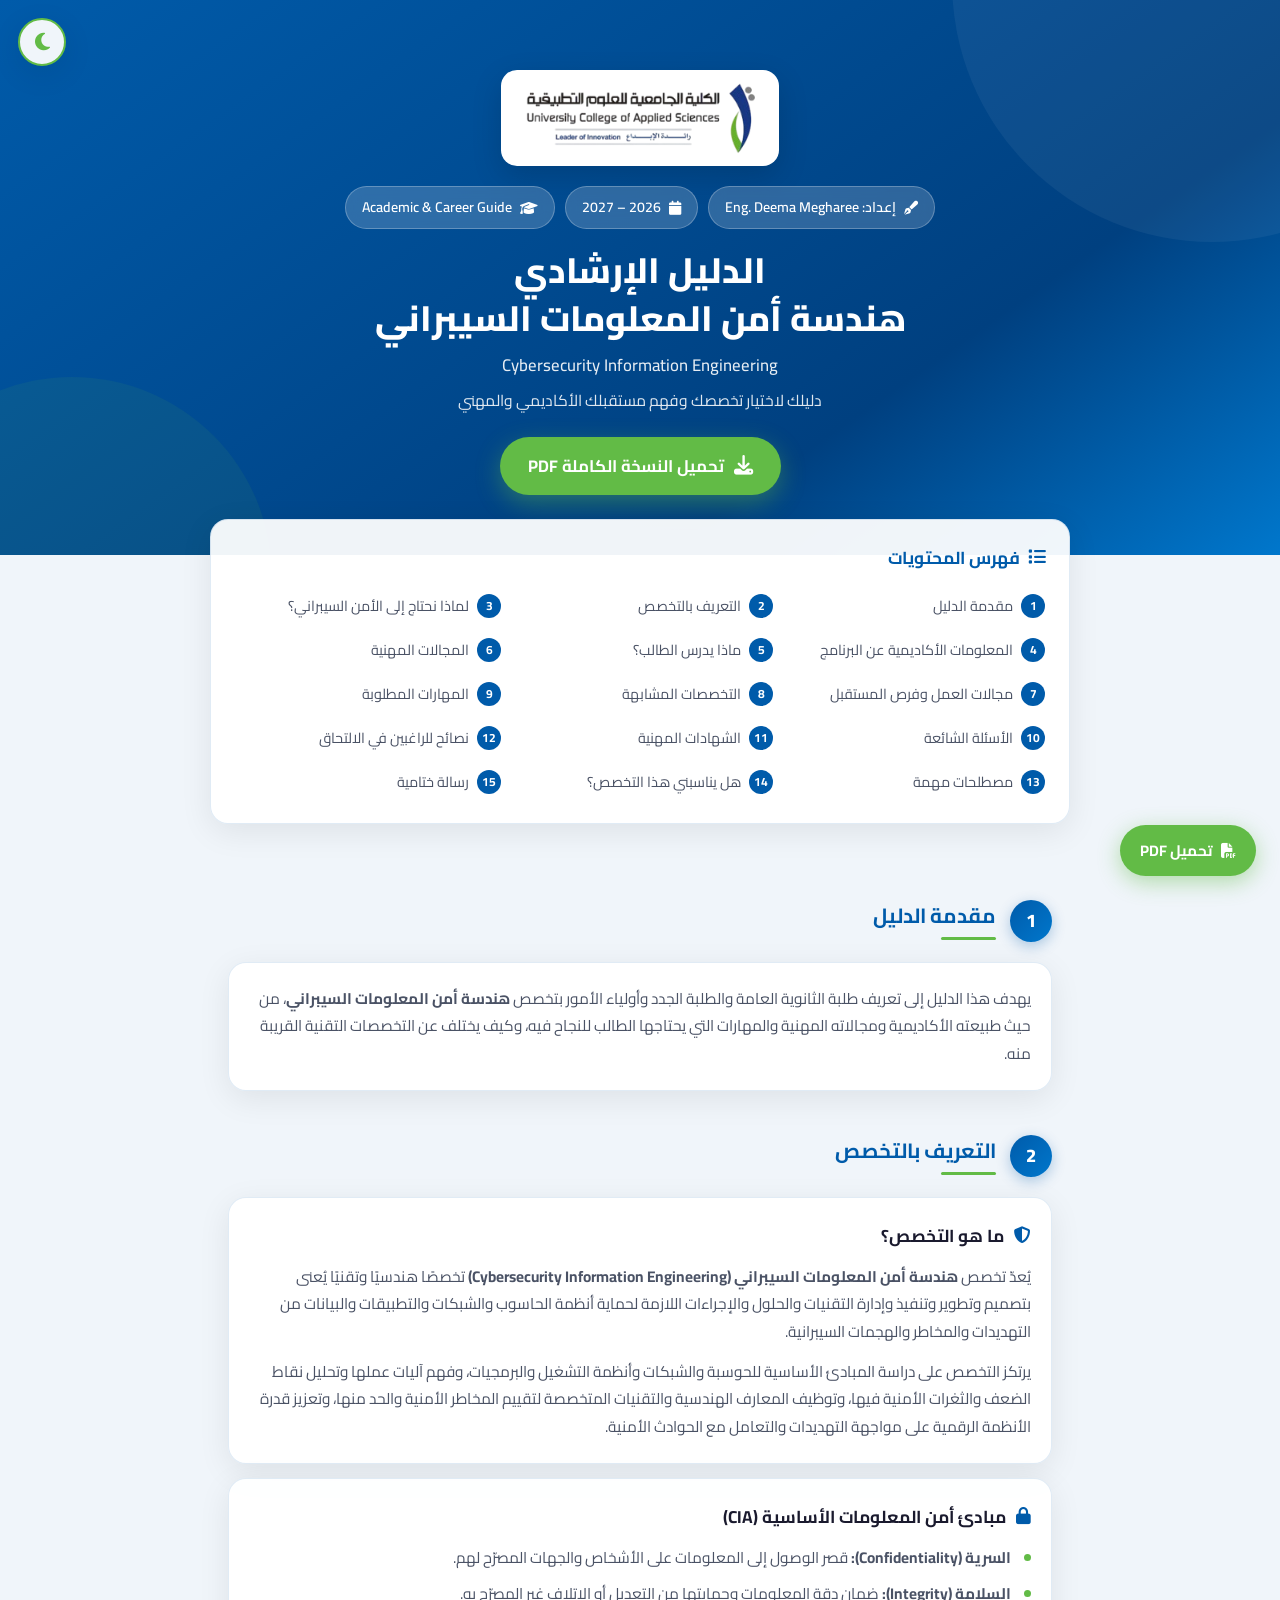
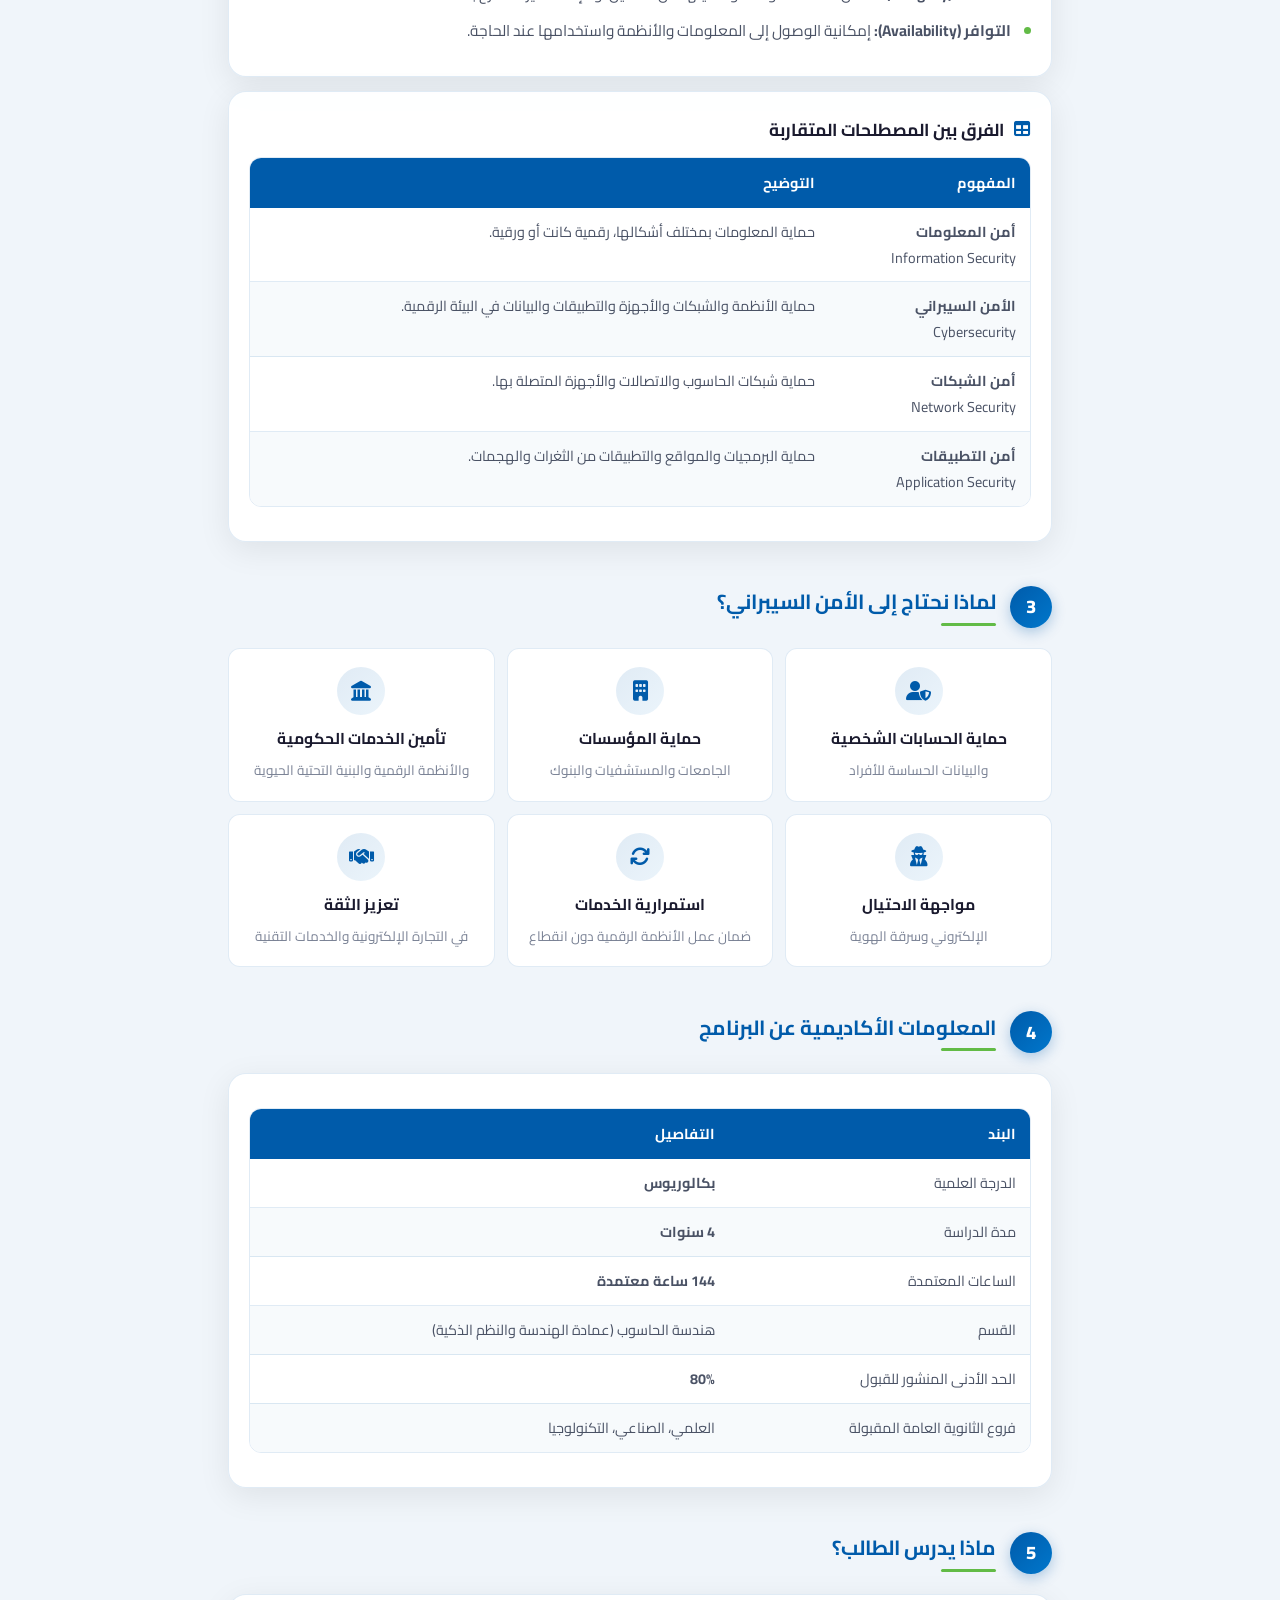
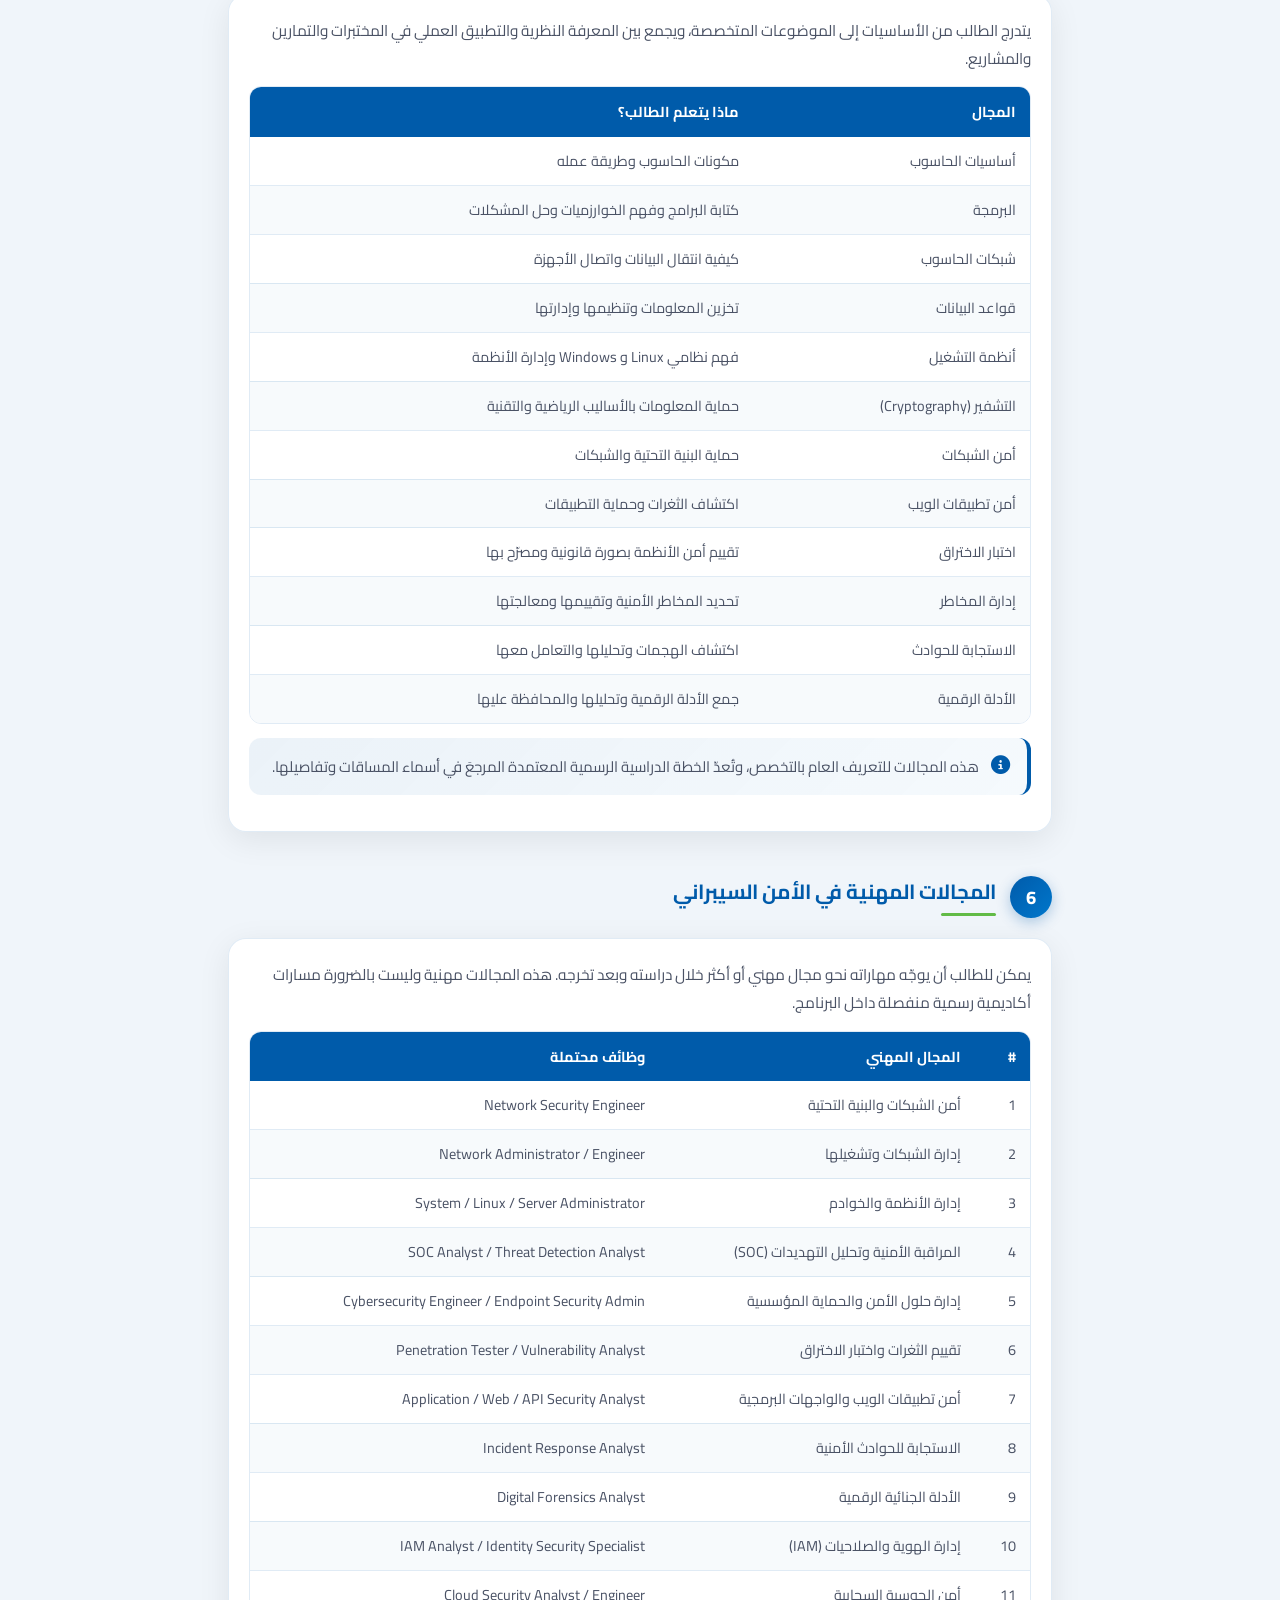
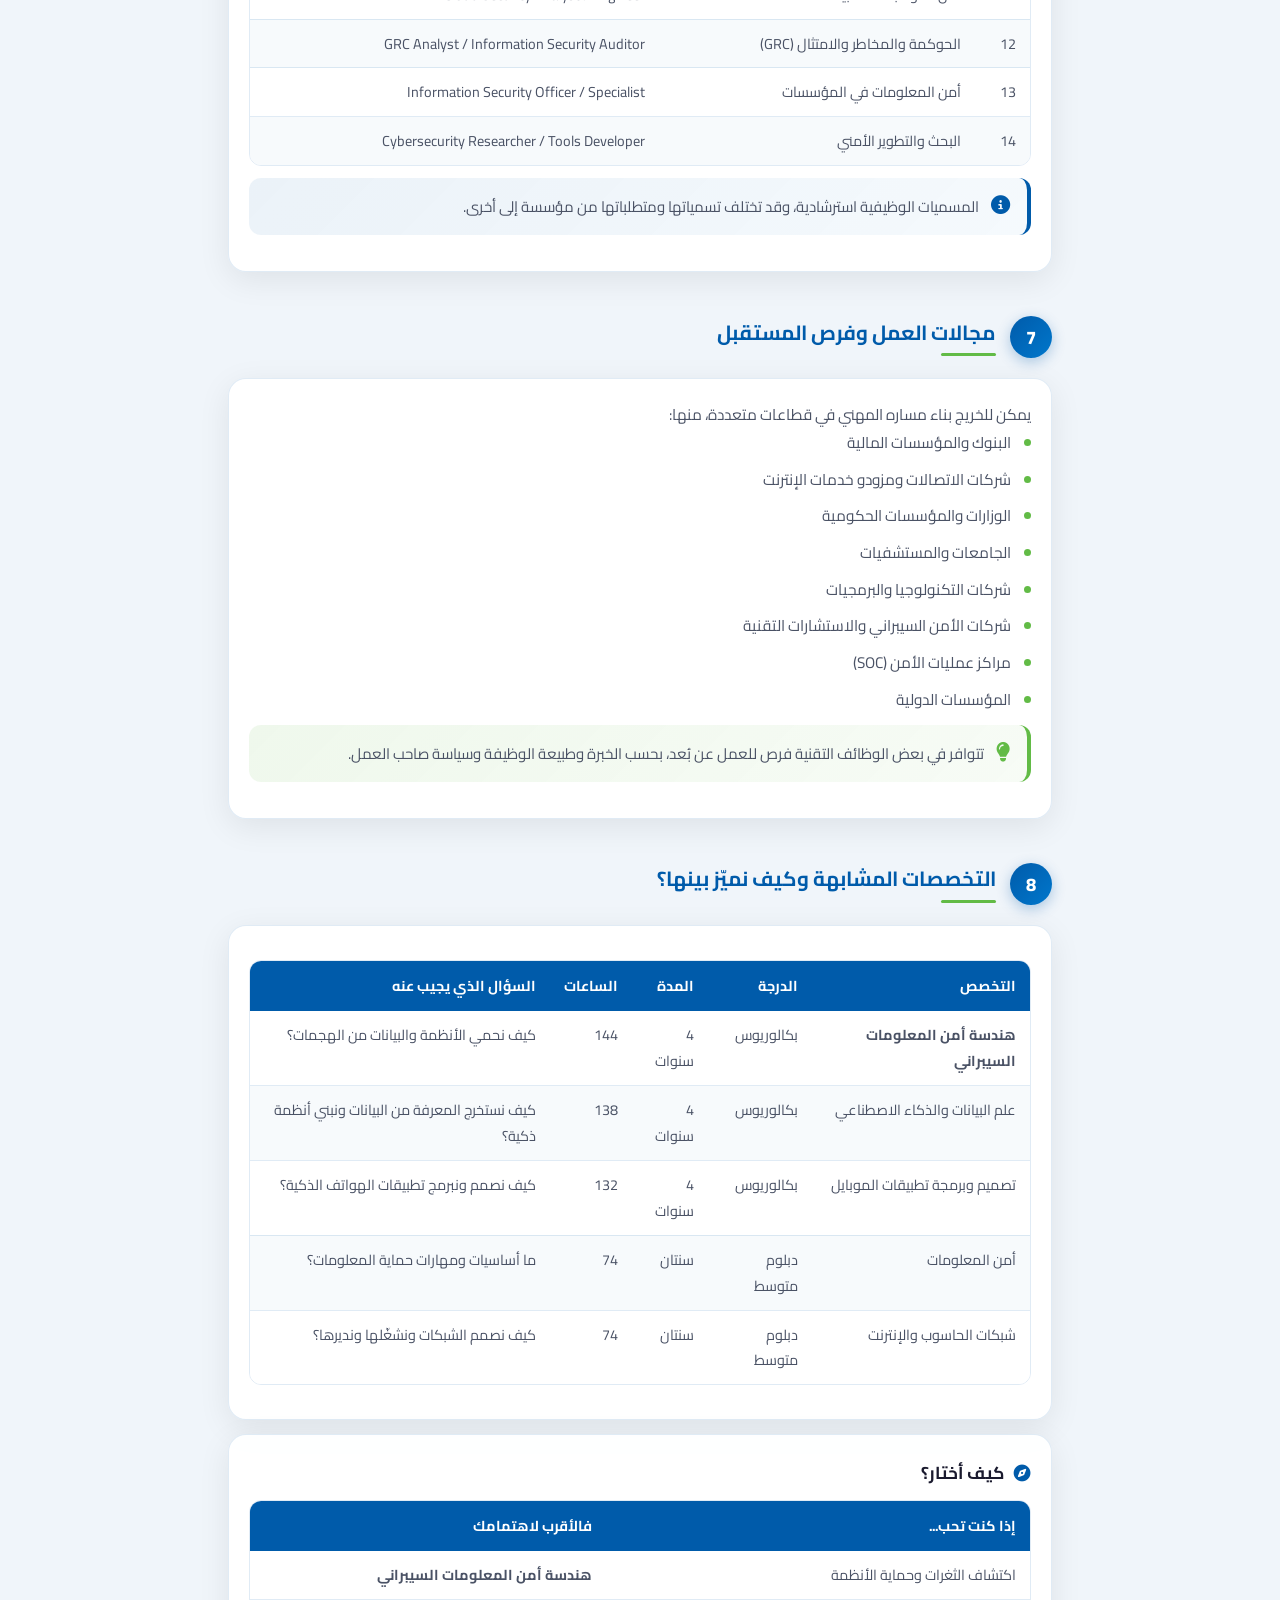
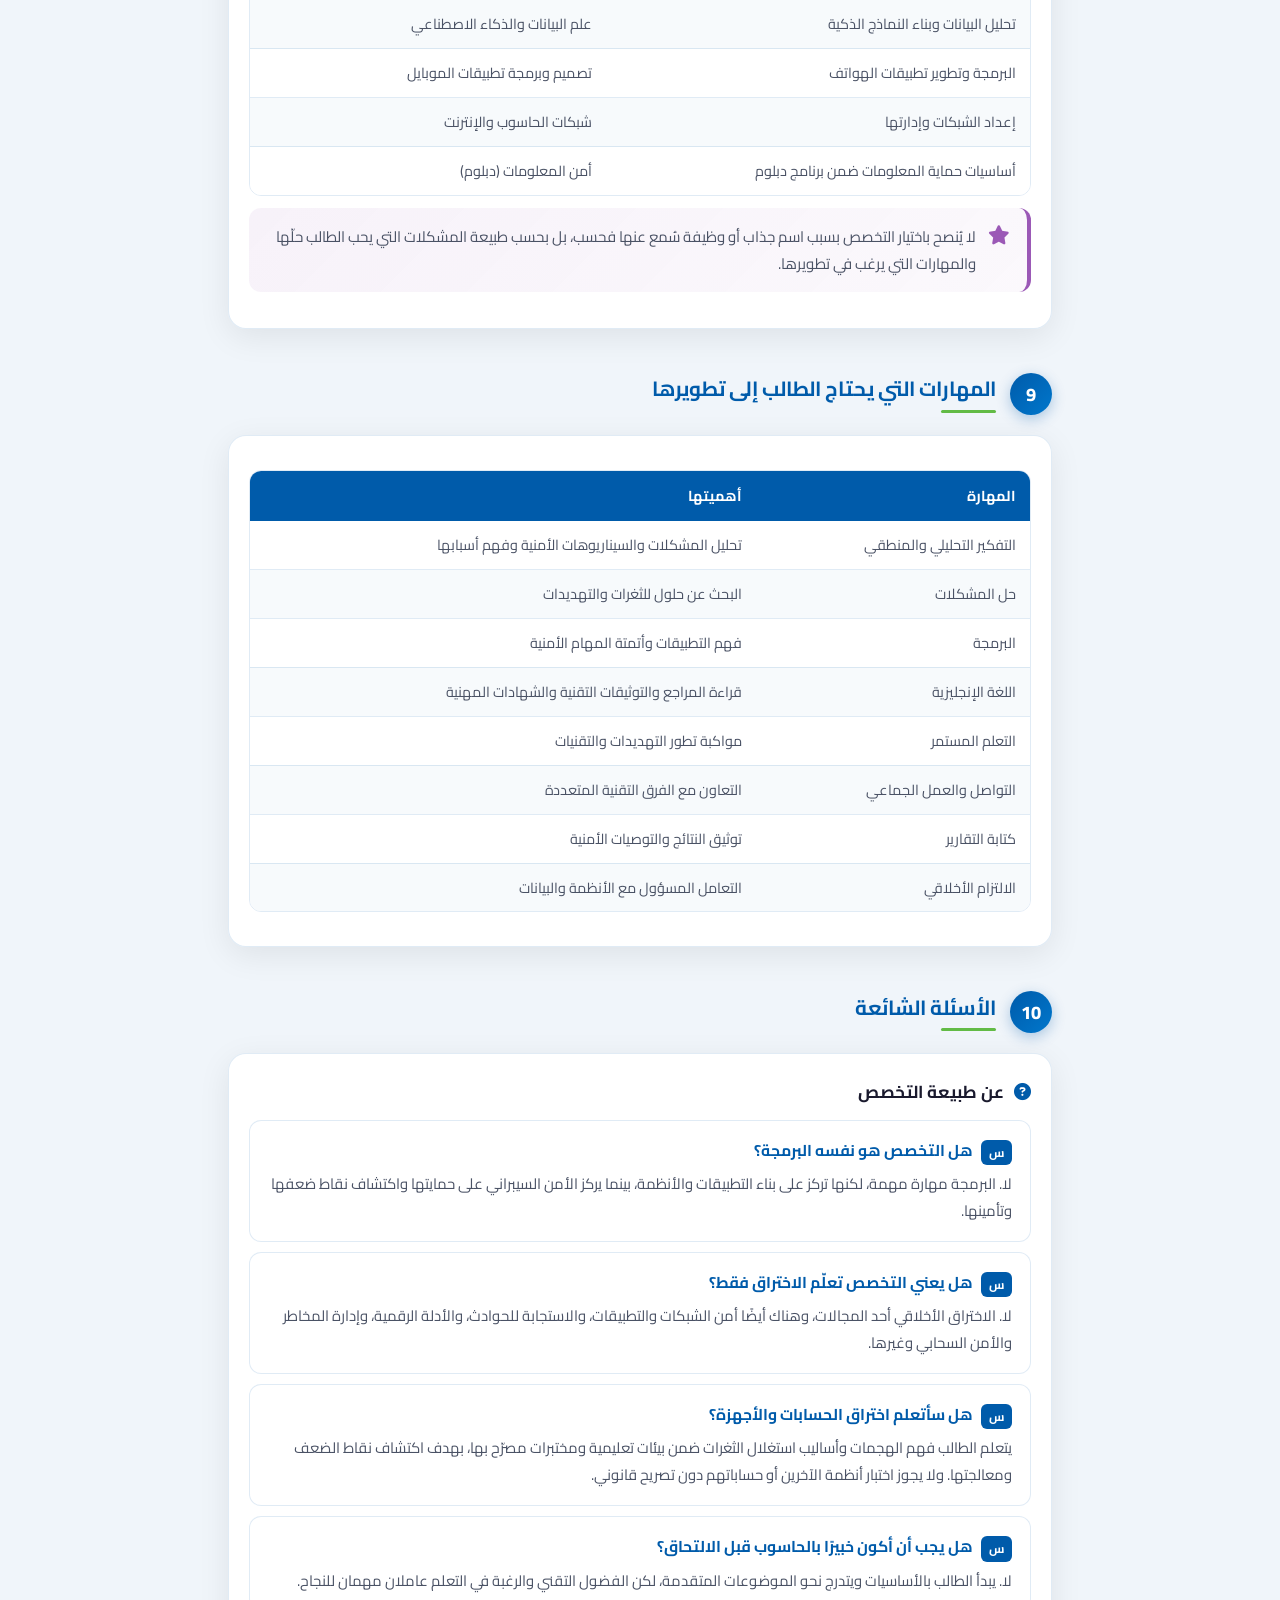
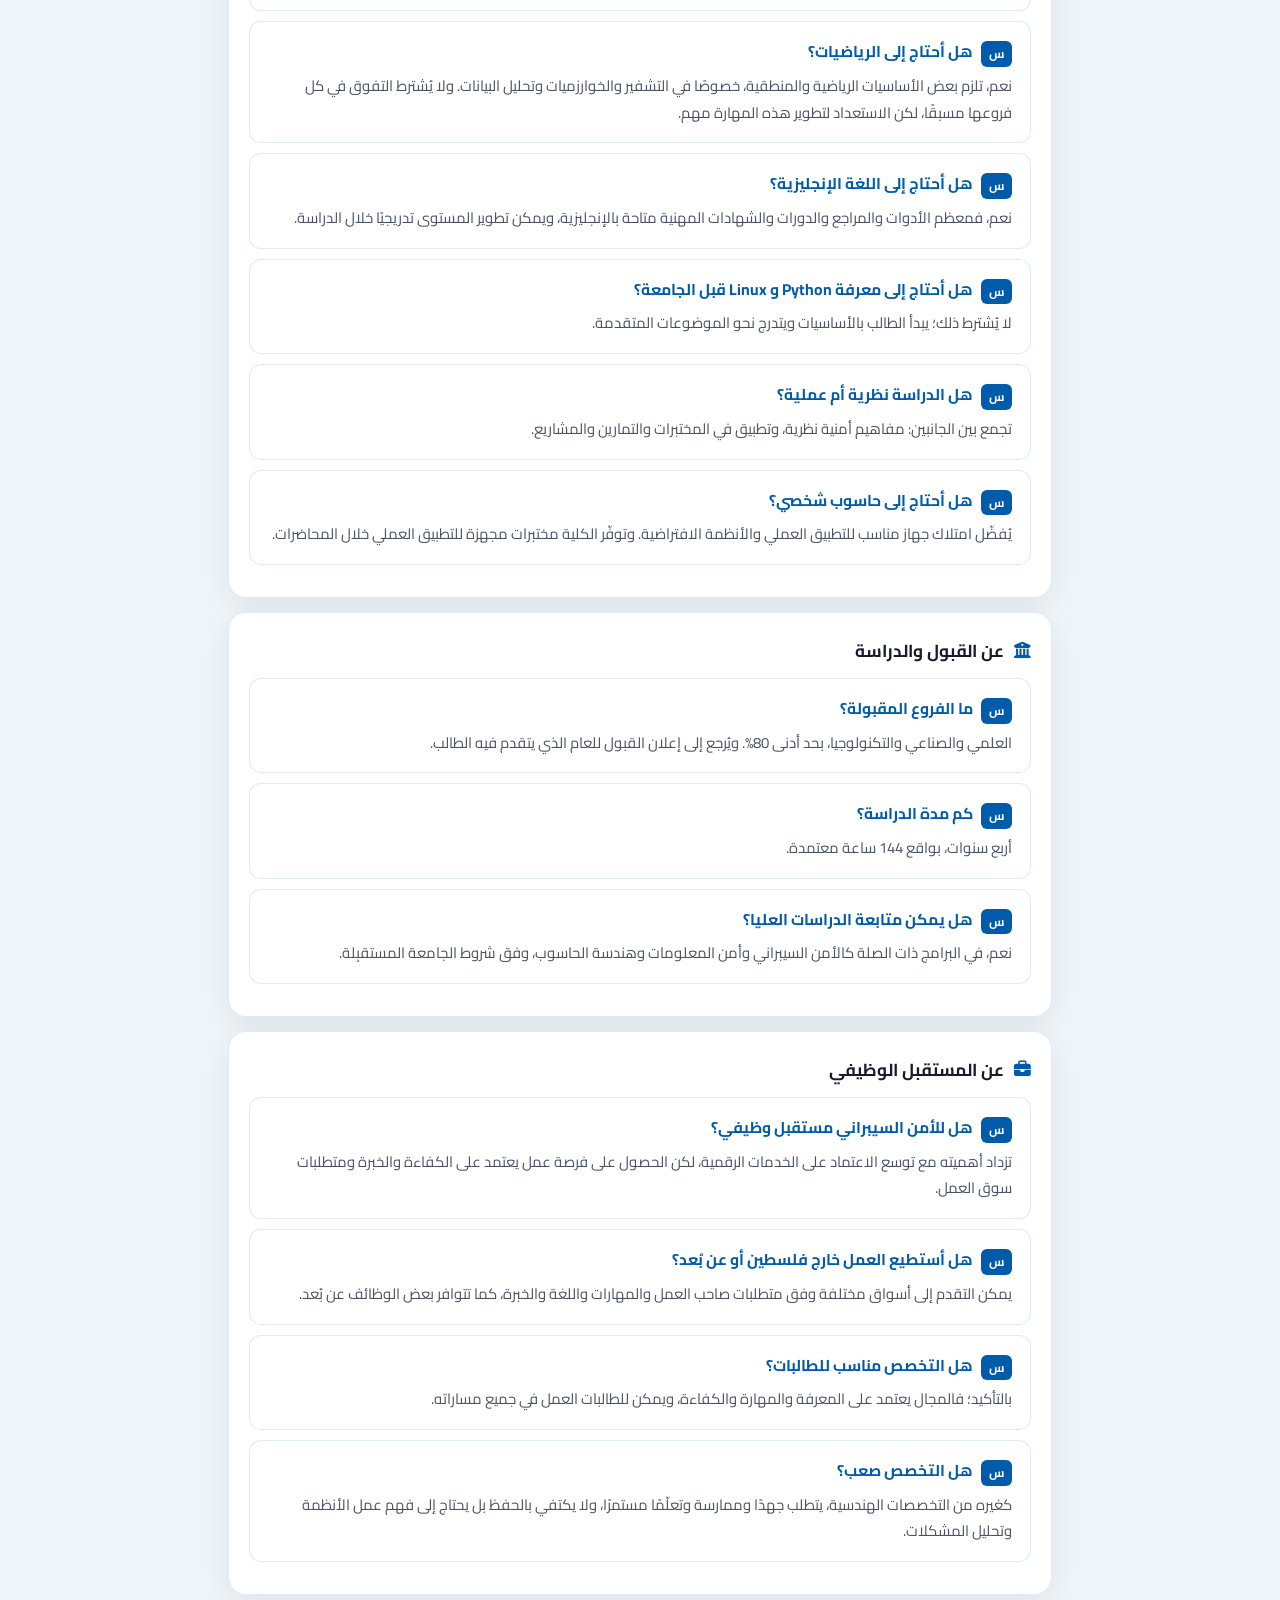
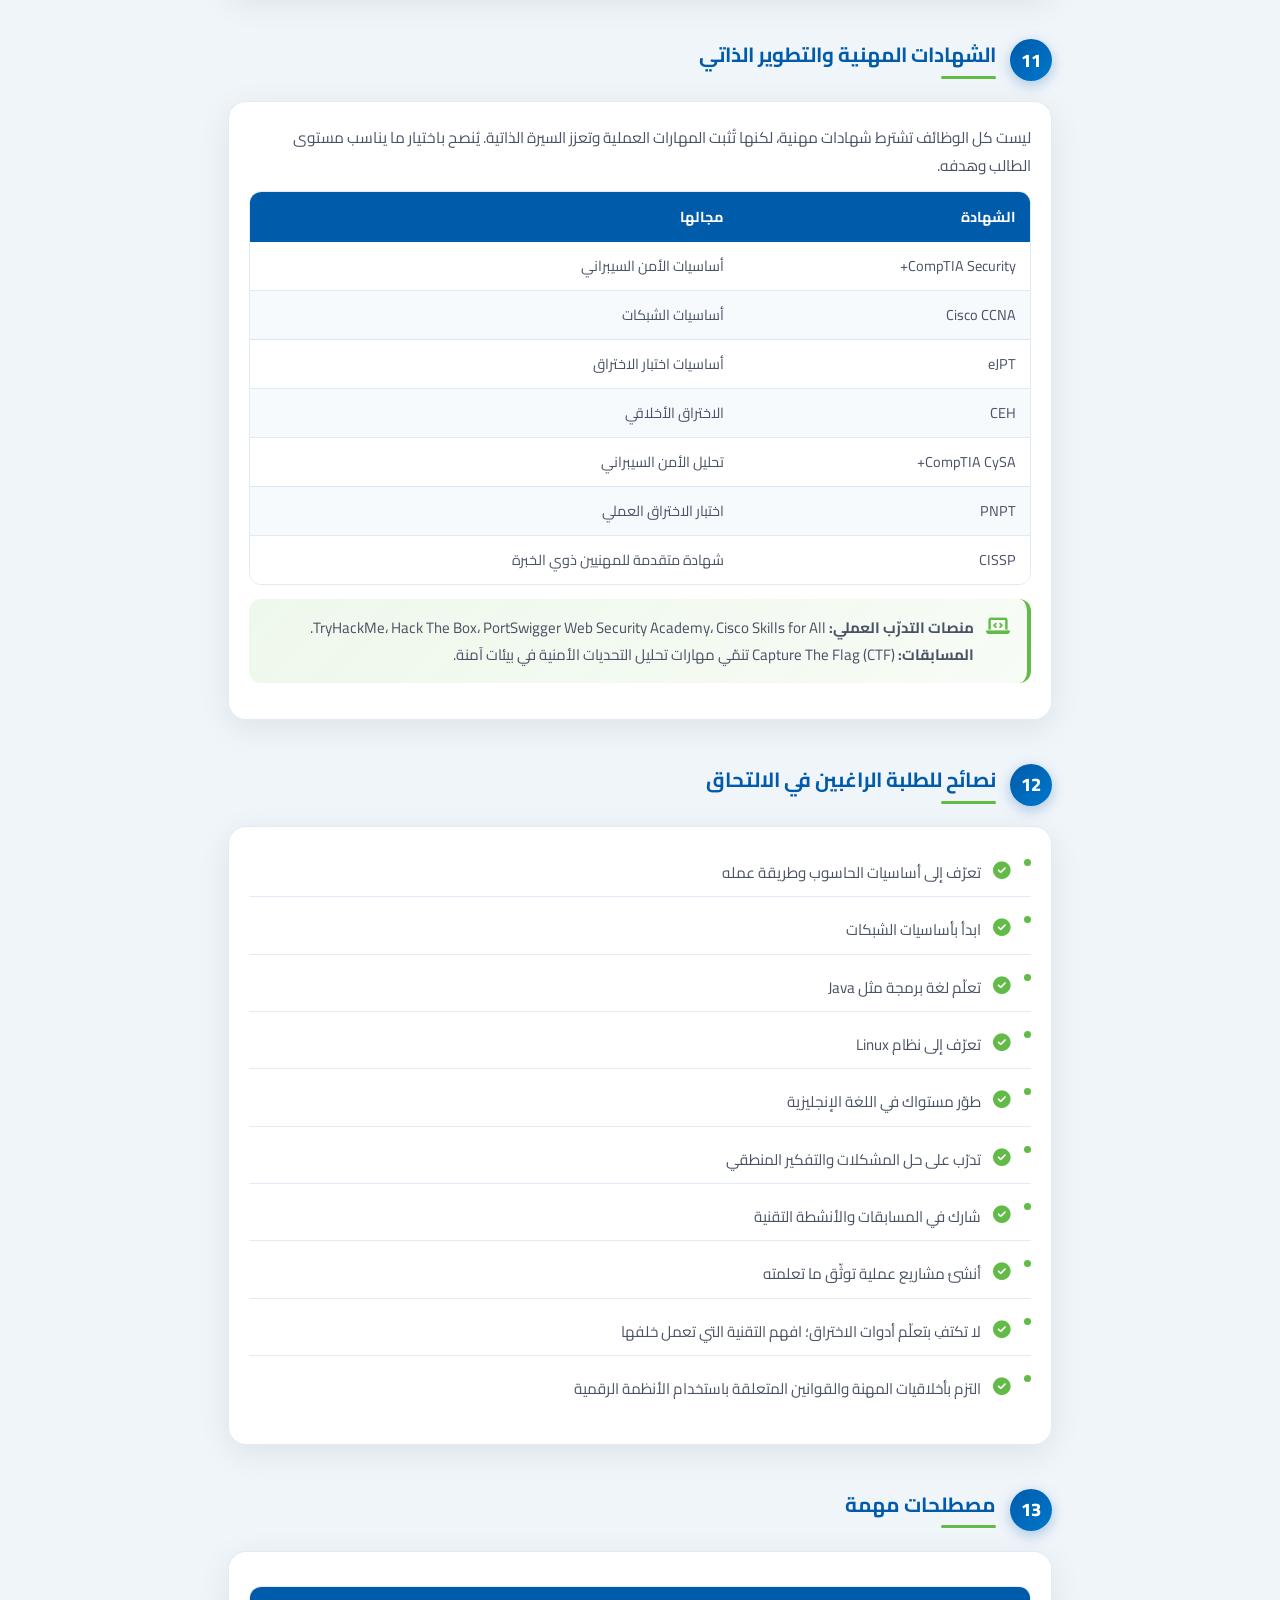
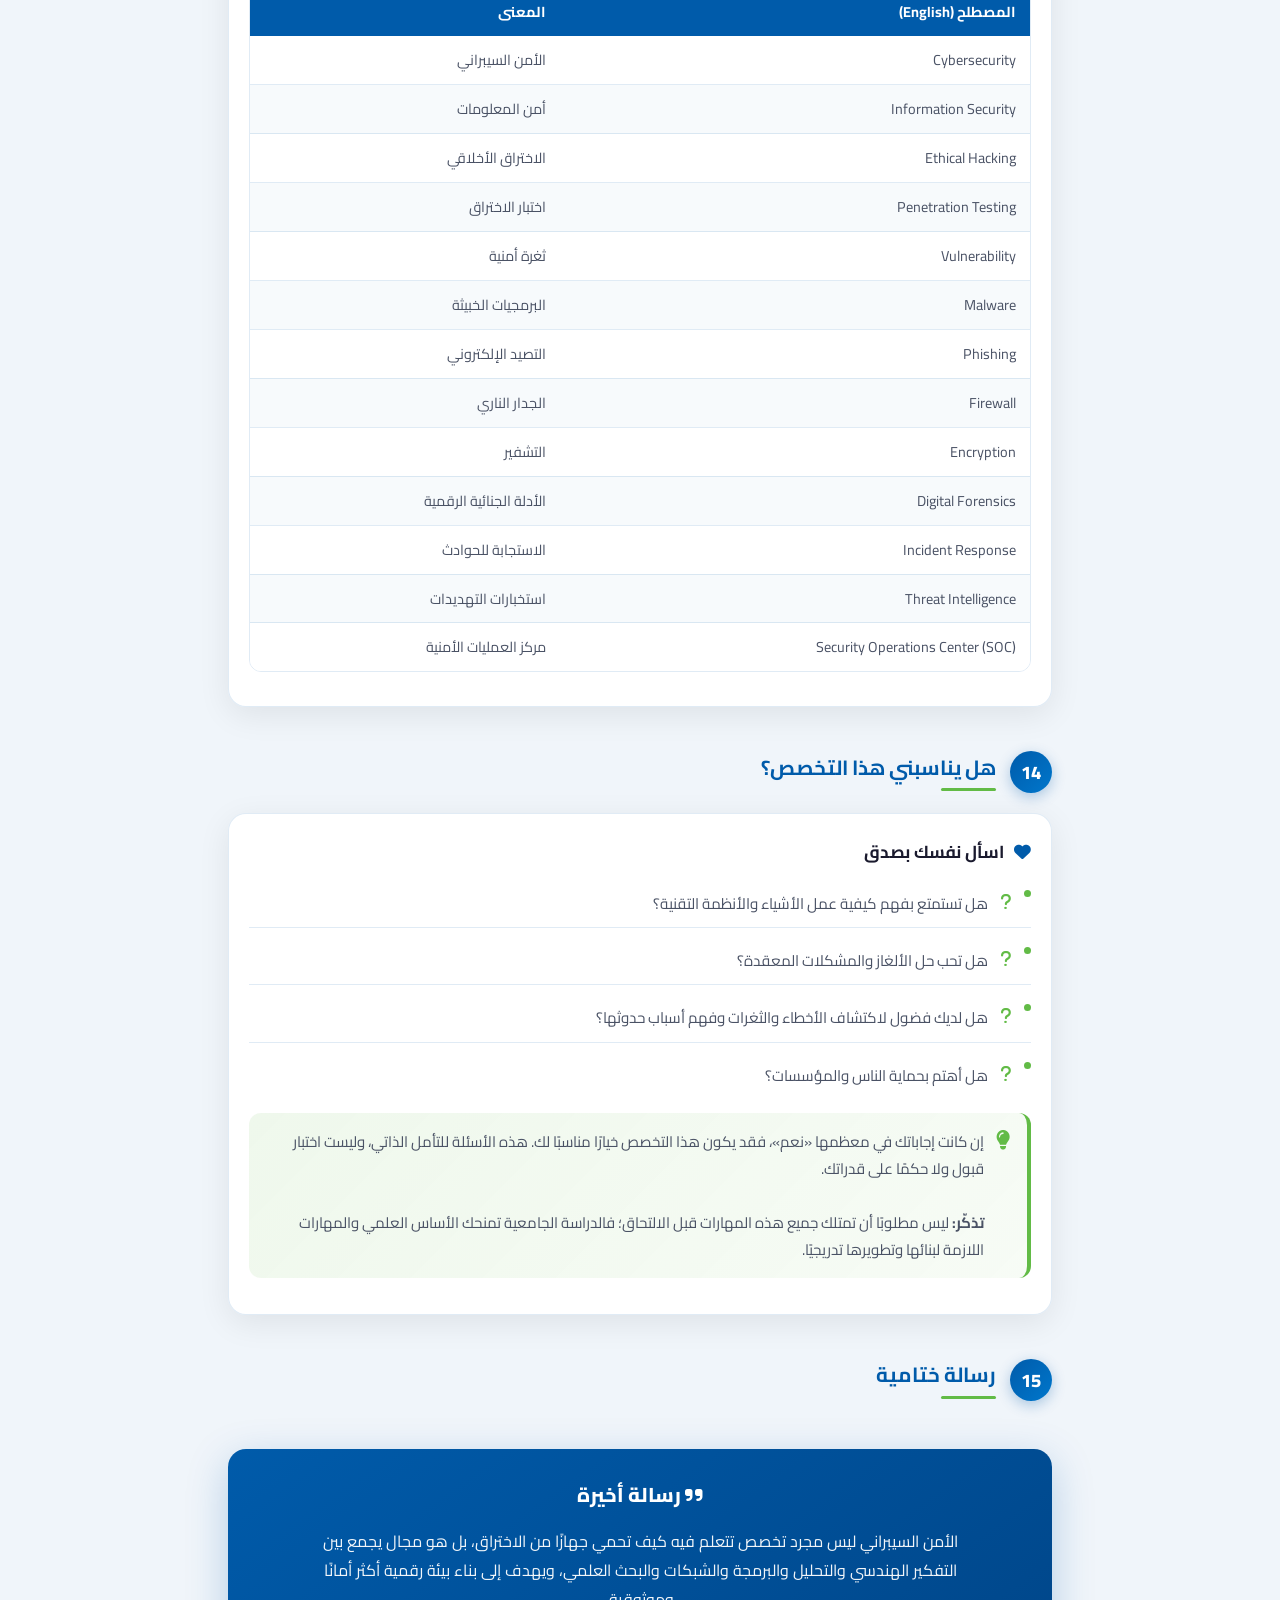
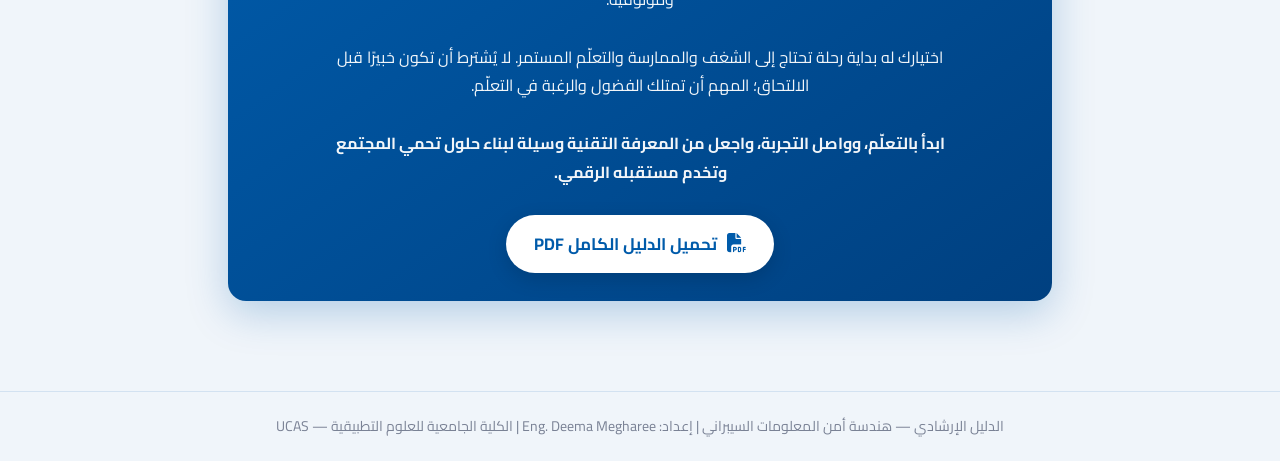
==== commit 8f219fc5: "Add diploma information security guide" ====
--- a/guide/cybersecurity-engineering-guide.html
+++ b/guide/cybersecurity-engineering-guide.html
@@ -387,9 +387,8 @@
 
     <!-- Cover -->
     <header class="guide-cover">
-        <div class="logo-box">
-            <i class="fas fa-shield-halved"></i>
-            <span>الكلية الجامعية للعلوم التطبيقية<br>UCAS — عمادة الهندسة والنظم الذكية</span>
+        <div class="logo-box" style="background:#fff; padding:12px 20px;">
+            <img src="[data-uri]" alt="شعار الكلية الجامعية للعلوم التطبيقية" style="max-height:72px; width:auto; display:block;" />
         </div>
 
         <div class="badge-row">
